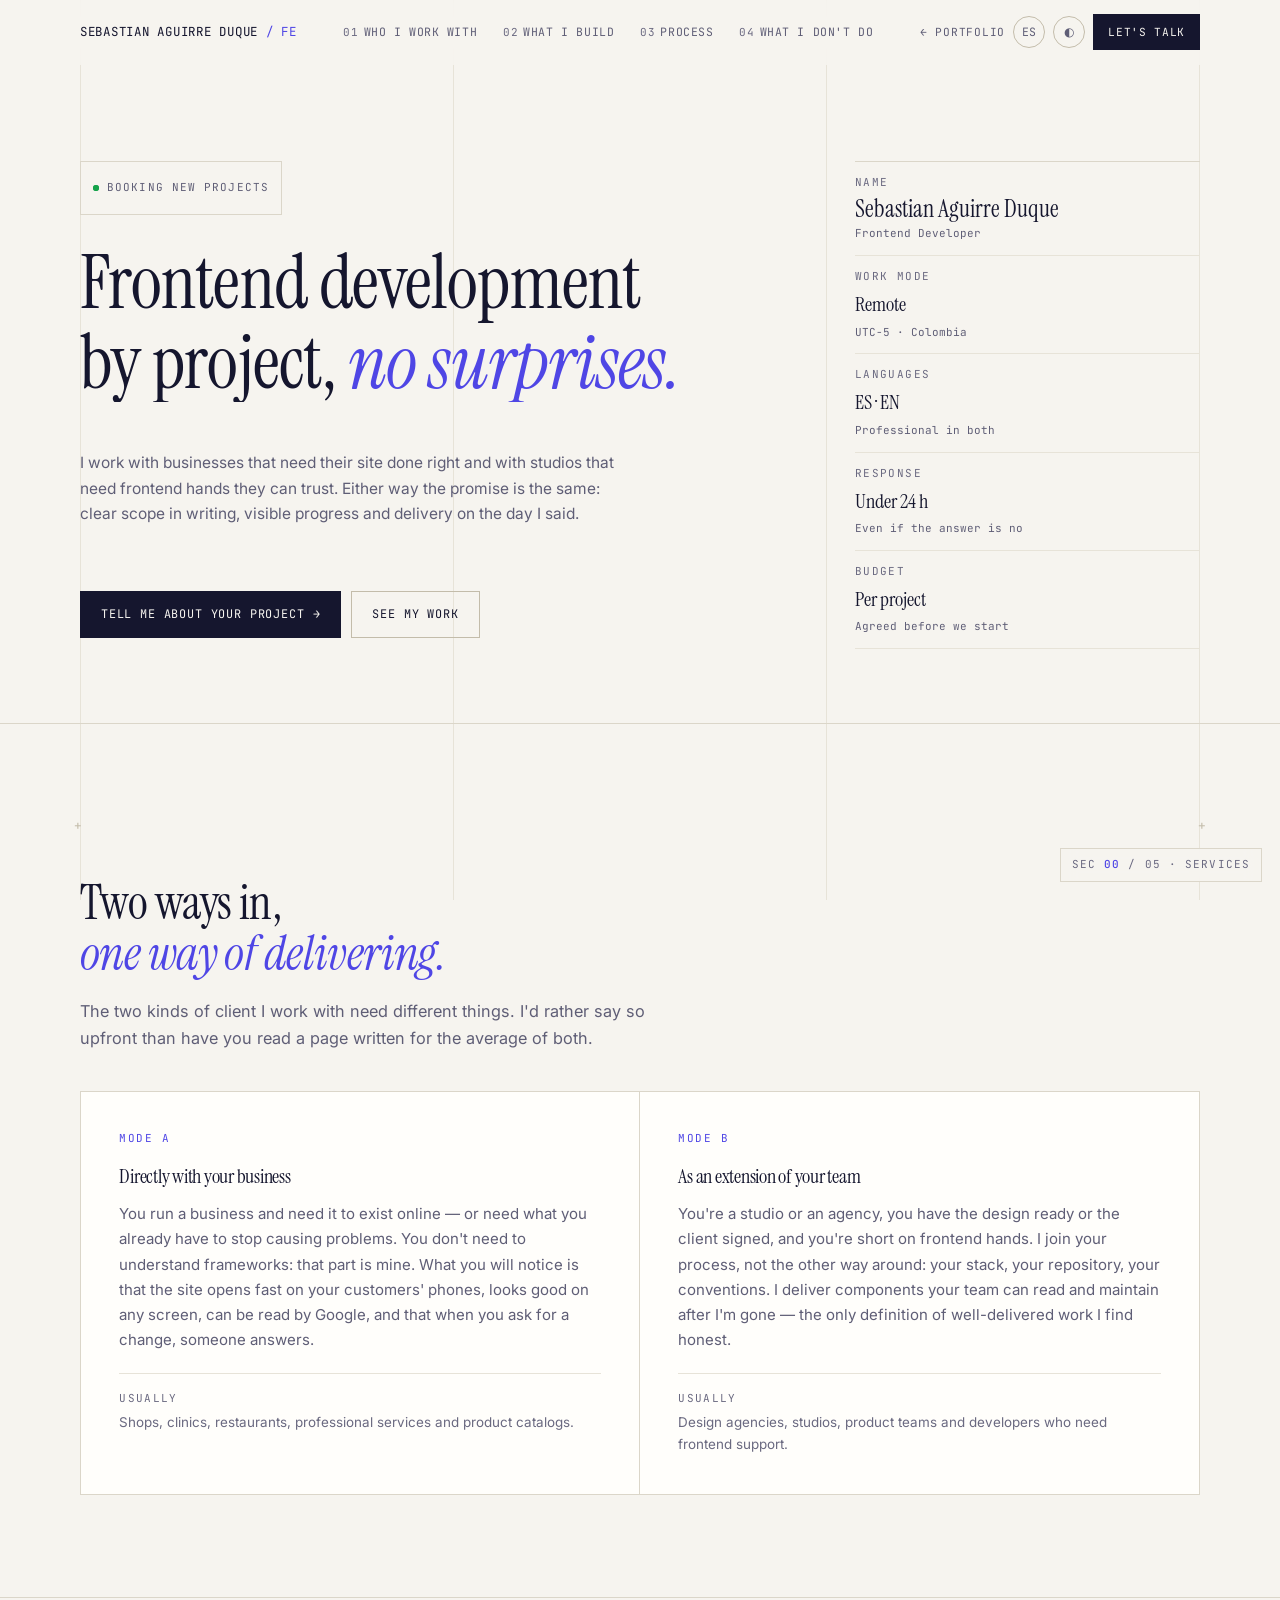
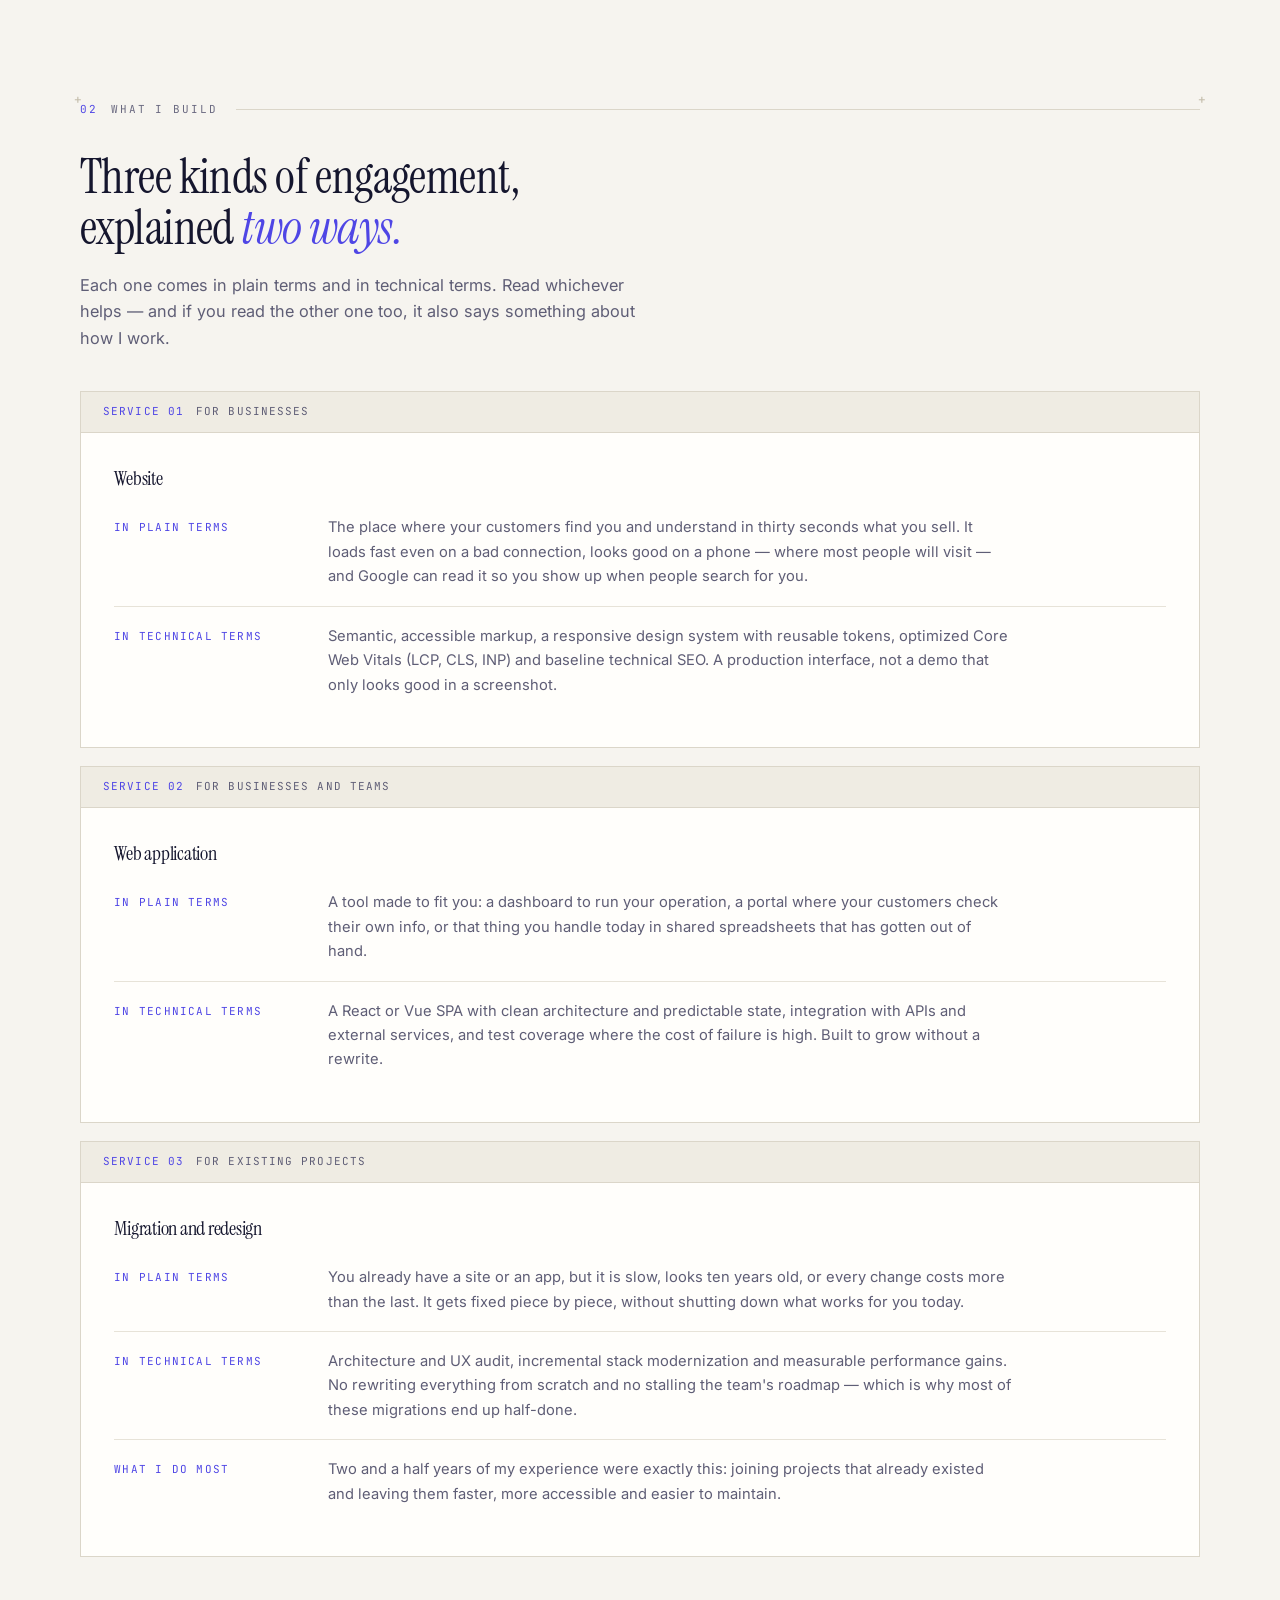
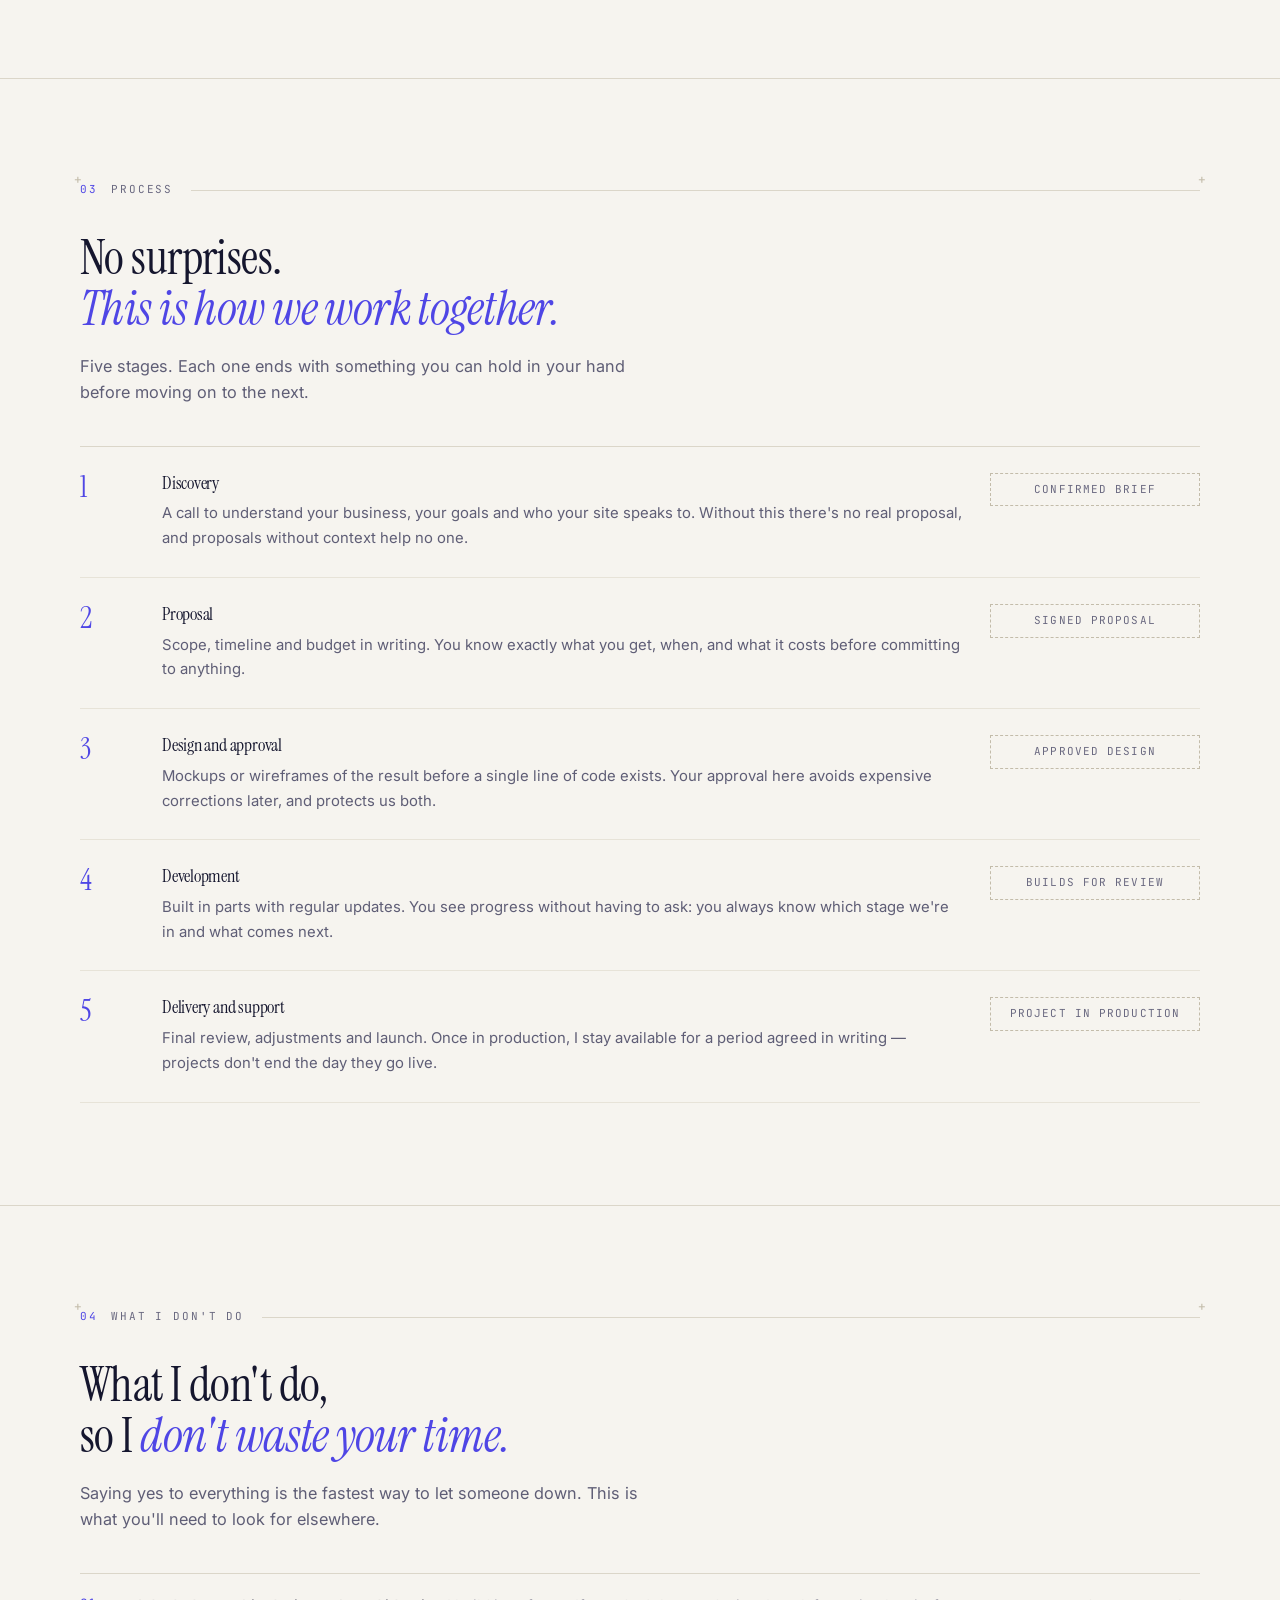
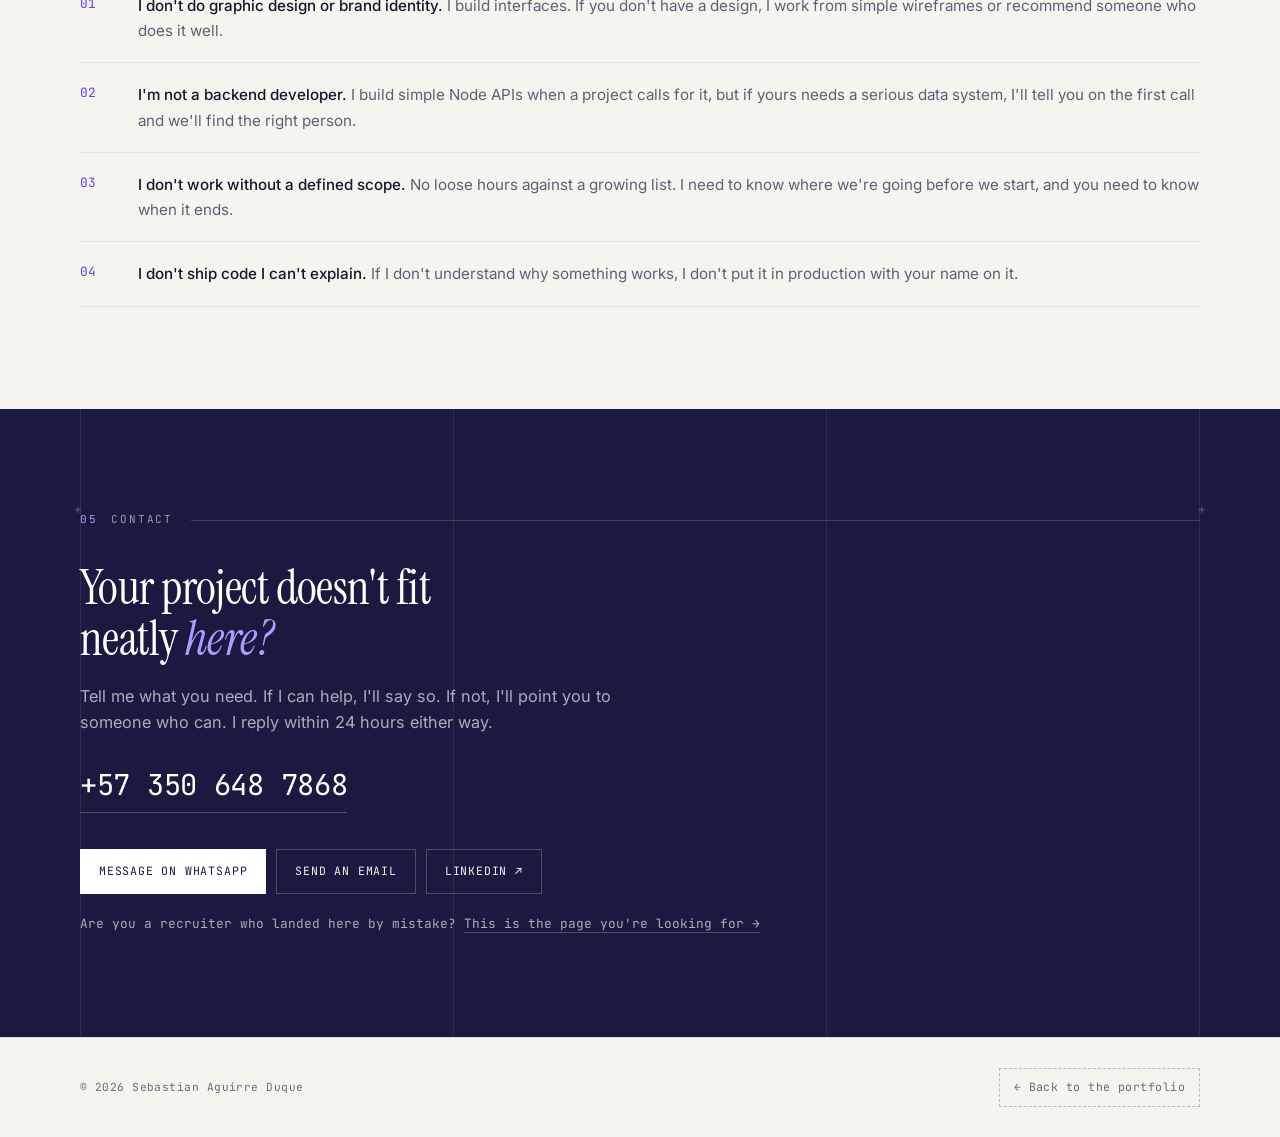
==== servicios.html @ 969ea821 "feat(pages): rebuild portfolio and add services page - index.html: recruiter-facing portfolio (work," ====
<!DOCTYPE html>
<html lang="es">
<head>
  <meta charset="UTF-8">
  <meta name="viewport" content="width=device-width, initial-scale=1.0, viewport-fit=cover">
  <title data-i18n="svc.meta_title">Servicios — Sebastian Aguirre Duque</title>
  <meta name="description" content="Desarrollo frontend por proyecto para negocios que necesitan su sitio bien hecho y para estudios que necesitan manos de frontend." data-i18n-content="svc.meta_description">
  <meta name="author" content="Sebastian Aguirre Duque">
  <meta name="robots" content="index, follow">
  <!-- TODO: update href to your deployed domain -->
  <link rel="canonical" href="https://sebastianaguirreduque.dev/servicios">

  <!-- Open Graph -->
  <meta property="og:type" content="website">
  <meta property="og:locale" content="es_CO">
  <meta property="og:locale:alternate" content="en_US">
  <meta property="og:title" content="Servicios — Sebastian Aguirre Duque" data-i18n-content="svc.meta_title">
  <meta property="og:description" content="Desarrollo frontend por proyecto, sin sorpresas: alcance claro por escrito, avance visible y entrega el día acordado." data-i18n-content="svc.og_description">
  <!-- Social preview card (1200×630), generated from og/og-servicios.html by og/render.sh.
       Must be an absolute public URL: update the domain together with the other TODOs. -->
  <meta property="og:image" content="https://sebastianaguirreduque.dev/assets/og-servicios.jpg">
  <meta property="og:image:type" content="image/jpeg">
  <meta property="og:image:width" content="1200">
  <meta property="og:image:height" content="630">
  <meta property="og:image:alt" content="Servicios de Sebastian Aguirre Duque: desarrollo frontend por proyecto, sin sorpresas.">
  <!-- TODO: update og:url to your deployed domain. hreflang: see the note in index.html <head> -->
  <meta property="og:url" content="https://sebastianaguirreduque.dev/servicios">

  <!-- Twitter Card -->
  <meta name="twitter:card" content="summary_large_image">
  <meta name="twitter:image" content="https://sebastianaguirreduque.dev/assets/og-servicios.jpg">
  <meta name="twitter:title" content="Servicios — Sebastian Aguirre Duque" data-i18n-content="svc.meta_title">
  <meta name="twitter:description" content="Desarrollo frontend por proyecto, sin sorpresas: alcance claro por escrito, avance visible y entrega el día acordado." data-i18n-content="svc.og_description">

  <link rel="icon" type="image/png" href="assets/sebastian-favicon.png">

  <!-- Before first paint: marks JS as available (.js) and applies the theme (key: sad-theme) -->
  <script>
    (function () {
      var r = document.documentElement, s = null;
      r.classList.add('js'); /* reveal/HUD/menu only hide things when JS is running */
      try { s = localStorage.getItem('sad-theme'); } catch (e) {}
      if (s === 'dark' || s === 'light') r.setAttribute('data-theme', s);
      else if (matchMedia('(prefers-color-scheme: dark)').matches) r.setAttribute('data-theme', 'dark');
    })();
  </script>

  <link rel="preconnect" href="https://fonts.googleapis.com">
  <link rel="preconnect" href="https://fonts.gstatic.com" crossorigin>
  <link href="https://fonts.googleapis.com/css2?family=Instrument+Serif:ital@0;1&family=Inter:wght@400;500;600&family=JetBrains+Mono:wght@400;500&display=swap" rel="stylesheet">

  <link rel="stylesheet" href="css/styles.css">
</head>
<body>

  <a href="#main-content" class="skip-link" data-i18n="common.skip">Saltar al contenido</a>

  <div class="rules" aria-hidden="true"><div class="rules-in"><i></i><i></i><i></i><i></i></div></div>
  <div class="hud" id="hud" aria-hidden="true">SEC <b>00</b> / 05 · SERVICIOS</div>

  <!-- ============================================================
       NAV — section numbers (data-n / <i>) must match the section heads
       ============================================================ -->
  <nav class="nav" id="nav" aria-label="Navegación principal" data-i18n-aria="common.nav_aria">
    <div class="wrap nav-in">
      <a href="./" class="brand" aria-label="Volver al portafolio" data-i18n-aria="svc.back_aria">Sebastian Aguirre Duque <span>/ FE</span></a>
      <div class="nav-links">
        <a href="#clients" data-n="01" data-i18n="svc.nav_clients">Con quién trabajo</a>
        <a href="#build" data-n="02" data-i18n="svc.nav_build">Qué construyo</a>
        <a href="#process" data-n="03" data-i18n="svc.nav_process">Proceso</a>
        <a href="#limits" data-n="04" data-i18n="svc.nav_limits">Lo que no hago</a>
      </div>
      <div class="nav-right">
        <a class="back" href="./" data-i18n="svc.back">← Portafolio</a>
        <button type="button" class="ibtn" data-lang-toggle aria-label="Cambiar a inglés">EN</button>
        <button type="button" class="ibtn" id="theme" aria-label="Cambiar tema" data-i18n-aria="common.theme_aria">◐</button>
        <a class="navcta" href="#contact" data-i18n="common.cta">Hablemos</a>
        <button type="button" class="ibtn burger" id="burger" aria-label="Abrir menú" aria-expanded="false" aria-controls="mobnav" data-i18n-aria="common.menu_aria">≡</button>
      </div>
    </div>
    <div class="mobnav" id="mobnav">
      <div class="wrap">
        <a href="#clients"><span data-i18n="svc.nav_clients">Con quién trabajo</span><i>01</i></a>
        <a href="#build"><span data-i18n="svc.nav_build">Qué construyo</span><i>02</i></a>
        <a href="#process"><span data-i18n="svc.nav_process">Proceso</span><i>03</i></a>
        <a href="#limits"><span data-i18n="svc.nav_limits">Lo que no hago</span><i>04</i></a>
        <a href="#contact"><span data-i18n="common.nav_contact">Contacto</span><i>05</i></a>
        <a href="./"><span data-i18n="svc.back_long">← Volver al portafolio</span><i></i></a>
      </div>
    </div>
  </nav>

  <main id="main-content">

    <!-- ============================================================
         HERO
         ============================================================ -->
    <header class="hero" id="top" data-hud-key="svc.hud_top">
      <div class="wrap hero-grid">
        <div class="status"><span class="dot" aria-hidden="true"></span> <span data-i18n="svc.status">Agenda abierta para nuevos proyectos</span></div>
        <h1>
          <span class="ln"><span data-i18n-html="svc.h1_l1">Desarrollo frontend</span></span>
          <span class="ln"><span data-i18n-html="svc.h1_l2">por proyecto, <em>sin sorpresas.</em></span></span>
        </h1>
        <p class="hsub" data-i18n="svc.hsub">Trabajo con negocios que necesitan su sitio bien hecho y con estudios que necesitan manos de frontend en las que confiar. En los dos casos la promesa es la misma: alcance claro por escrito, avance visible y entrega el día que dije.</p>
        <div class="hcta">
          <a class="btn btn-p" href="#contact"><span data-i18n="svc.cta_project">Cuéntame tu proyecto</span> <span class="arr" aria-hidden="true">→</span></a>
          <a class="btn btn-g" href="./" data-i18n="svc.cta_work">Ver mi trabajo</a>
        </div>
        <div class="spec">
          <div class="srow srow--name"><span class="skey" data-i18n="common.spec_name_k">Nombre</span><span class="sval">Sebastian Aguirre Duque</span><span class="snote">Frontend Developer</span></div>
          <div class="srow"><span class="skey" data-i18n="common.spec_mode_k">Modalidad</span><span class="sval" data-i18n="common.spec_mode_v">Remoto</span><span class="snote">UTC−5 · Colombia</span></div>
          <div class="srow"><span class="skey" data-i18n="common.spec_lang_k">Idiomas</span><span class="sval">ES · EN</span><span class="snote" data-i18n="common.spec_lang_n">Profesional en ambos</span></div>
          <div class="srow"><span class="skey" data-i18n="svc.spec_reply_k">Respuesta</span><span class="sval" data-i18n="svc.spec_reply_v">Menos de 24 h</span><span class="snote" data-i18n="svc.spec_reply_n">Incluso si la respuesta es no</span></div>
          <div class="srow"><span class="skey" data-i18n="svc.spec_budget_k">Presupuesto</span><span class="sval" data-i18n="svc.spec_budget_v">Por proyecto</span><span class="snote" data-i18n="svc.spec_budget_n">Cerrado antes de empezar</span></div>
        </div>
      </div>
    </header>

    <!-- ============================================================
         01 · WHO I WORK WITH
         ============================================================ -->
    <section id="clients">
      <div class="wrap">
        <span class="plus tl" aria-hidden="true">+</span><span class="plus tr" aria-hidden="true">+</span>
        <div class="sechead rv">
          <div class="sechead-row"><span class="secnum">01</span><span class="secname" data-i18n="svc.nav_clients">Con quién trabajo</span></div>
          <div class="secrule"></div>
        </div>
        <div class="sec-intro rv">
          <h2 data-i18n-html="svc.clients_h2">Dos formas de entrar,<br><em>una sola de entregar.</em></h2>
          <p class="lead" data-i18n="svc.clients_lead">Los dos tipos de cliente que atiendo necesitan cosas distintas. Prefiero decirlo de frente antes de que leas una página escrita para el promedio de los dos.</p>
        </div>
        <div class="tracks rv">
          <div class="track">
            <span class="tk" data-i18n="svc.trackA_k">Modo A</span>
            <h3 data-i18n="svc.trackA_t">Directo con tu negocio</h3>
            <p data-i18n="svc.trackA_p">Tienes un negocio y necesitas que exista en internet — o que lo que ya tienes deje de dar problemas. No necesitas entender de frameworks: esa parte es mía. Lo que sí vas a notar es que el sitio abre rápido en el celular de tus clientes, que se ve bien en cualquier pantalla, que Google puede leerlo, y que cuando pidas un cambio te responde alguien.</p>
            <div class="who"><b data-i18n="svc.track_who">Suele ser</b><span data-i18n="svc.trackA_who">Comercios, consultorios, restaurantes, servicios profesionales y catálogos de producto.</span></div>
          </div>
          <div class="track">
            <span class="tk" data-i18n="svc.trackB_k">Modo B</span>
            <h3 data-i18n="svc.trackB_t">Como extensión de tu equipo</h3>
            <p data-i18n="svc.trackB_p">Eres un estudio o una agencia, tienes el diseño listo o el cliente conseguido, y te faltan manos de frontend. Entro en tu proceso, no al revés: tu stack, tu repositorio, tus convenciones. Entrego componentes que tu equipo pueda leer y mantener cuando yo ya no esté — que es la única definición de trabajo bien entregado que me parece honesta.</p>
            <div class="who"><b data-i18n="svc.track_who">Suele ser</b><span data-i18n="svc.trackB_who">Agencias de diseño, estudios, equipos de producto y desarrolladores que necesitan apoyo en frontend.</span></div>
          </div>
        </div>
      </div>
    </section>

    <!-- ============================================================
         02 · WHAT I BUILD
         ============================================================ -->
    <section id="build">
      <div class="wrap">
        <span class="plus tl" aria-hidden="true">+</span><span class="plus tr" aria-hidden="true">+</span>
        <div class="sechead rv">
          <div class="sechead-row"><span class="secnum">02</span><span class="secname" data-i18n="svc.nav_build">Qué construyo</span></div>
          <div class="secrule"></div>
        </div>
        <div class="sec-intro rv">
          <h2 data-i18n-html="svc.build_h2">Tres tipos de encargo,<br>explicados <em>en los dos idiomas.</em></h2>
          <p class="lead" data-i18n="svc.build_lead">Cada uno va en simple y en técnico. Lee el que te sirva — y si quieres ver el otro, también dice algo sobre cómo trabajo.</p>
        </div>

        <article class="svc-item rv">
          <div class="casebar"><span class="id" data-i18n="svc.s1_id">Servicio 01</span><span data-i18n="svc.s1_for">Para negocios</span></div>
          <div class="svc-body">
            <h3 data-i18n="svc.s1_t">Sitio web</h3>
            <div class="fields">
              <div class="field"><span class="fk" data-i18n="svc.simple">En simple</span><span class="fv" data-i18n="svc.s1_simple">El lugar donde tus clientes te encuentran y entienden en treinta segundos qué vendes. Que cargue rápido aunque la conexión esté mala, que se vea bien en el celular —donde va a entrar la mayoría— y que Google pueda leerlo para que aparezcas cuando te busquen.</span></div>
              <div class="field"><span class="fk" data-i18n="svc.technical">En técnico</span><span class="fv" data-i18n="svc.s1_tech">Marcado semántico y accesible, sistema de diseño responsivo con tokens reutilizables, Core Web Vitals optimizados (LCP, CLS, INP) y SEO técnico de base. Interfaz de producción, no una demo que se ve bien en una captura.</span></div>
            </div>
          </div>
        </article>

        <article class="svc-item rv">
          <div class="casebar"><span class="id" data-i18n="svc.s2_id">Servicio 02</span><span data-i18n="svc.s2_for">Para negocios y equipos</span></div>
          <div class="svc-body">
            <h3 data-i18n="svc.s2_t">Aplicación web</h3>
            <div class="fields">
              <div class="field"><span class="fk" data-i18n="svc.simple">En simple</span><span class="fv" data-i18n="svc.s2_simple">Una herramienta hecha a tu medida: un panel para administrar tu operación, un portal para que tus clientes consulten lo suyo, o eso que hoy resuelves en hojas de cálculo compartidas y ya se te salió de las manos.</span></div>
              <div class="field"><span class="fk" data-i18n="svc.technical">En técnico</span><span class="fv" data-i18n="svc.s2_tech">SPA en React o Vue con arquitectura limpia y estado predecible, integración con APIs y servicios externos, y cobertura de pruebas donde el costo de fallar es alto. Pensada para crecer sin reescribirse.</span></div>
            </div>
          </div>
        </article>

        <article class="svc-item rv">
          <div class="casebar"><span class="id" data-i18n="svc.s3_id">Servicio 03</span><span data-i18n="svc.s3_for">Para proyectos existentes</span></div>
          <div class="svc-body">
            <h3 data-i18n="svc.s3_t">Migración y rediseño</h3>
            <div class="fields">
              <div class="field"><span class="fk" data-i18n="svc.simple">En simple</span><span class="fv" data-i18n="svc.s3_simple">Ya tienes un sitio o una aplicación, pero va lento, se ve de hace diez años o cada cambio cuesta más que el anterior. Se arregla por partes, sin apagar lo que hoy te está funcionando.</span></div>
              <div class="field"><span class="fk" data-i18n="svc.technical">En técnico</span><span class="fv" data-i18n="svc.s3_tech">Auditoría de arquitectura y de experiencia, modernización incremental del stack y mejora medible de performance. Sin reescribir todo de cero ni frenar el roadmap del equipo — que es la razón por la que la mayoría de estas migraciones se quedan a medias.</span></div>
              <div class="field"><span class="fk" data-i18n="svc.s3_most_k">Es lo que más hago</span><span class="fv" data-i18n="svc.s3_most_v">Dos años y medio de mi experiencia fueron exactamente esto: entrar a proyectos que ya existían y dejarlos más rápidos, más accesibles y más fáciles de mantener.</span></div>
            </div>
          </div>
        </article>
      </div>
    </section>

    <!-- ============================================================
         03 · PROCESS — mirrored in the FAQPage JSON-LD below
         ============================================================ -->
    <section id="process">
      <div class="wrap">
        <span class="plus tl" aria-hidden="true">+</span><span class="plus tr" aria-hidden="true">+</span>
        <div class="sechead rv">
          <div class="sechead-row"><span class="secnum">03</span><span class="secname" data-i18n="svc.nav_process">Proceso</span></div>
          <div class="secrule"></div>
        </div>
        <div class="sec-intro rv">
          <h2 data-i18n-html="svc.process_h2">Sin sorpresas.<br><em>Así trabajo contigo.</em></h2>
          <p class="lead" data-i18n="svc.process_lead">Cinco etapas. Cada una termina en algo que puedes tener en la mano antes de pasar a la siguiente.</p>
        </div>
        <ol class="steps rv">
          <li class="step">
            <div class="no" aria-hidden="true">1</div>
            <div><h3 data-i18n="svc.p1_t">Descubrimiento</h3><p data-i18n="svc.p1_p">Una llamada para entender tu negocio, tus objetivos y a quién le habla tu sitio. Sin esto no hay propuesta real, y las propuestas sin contexto no le sirven a nadie.</p></div>
            <div class="deliver" data-i18n="svc.p1_d">Brief confirmado</div>
          </li>
          <li class="step">
            <div class="no" aria-hidden="true">2</div>
            <div><h3 data-i18n="svc.p2_t">Propuesta</h3><p data-i18n="svc.p2_p">Alcance, cronograma y presupuesto por escrito. Sabes exactamente qué recibes, cuándo y cuánto cuesta antes de comprometerte con nada.</p></div>
            <div class="deliver" data-i18n="svc.p2_d">Propuesta firmada</div>
          </li>
          <li class="step">
            <div class="no" aria-hidden="true">3</div>
            <div><h3 data-i18n="svc.p3_t">Diseño y aprobación</h3><p data-i18n="svc.p3_p">Mockups o wireframes del resultado antes de que exista una sola línea de código. Tu aprobación aquí evita las correcciones caras de después, y nos protege a los dos.</p></div>
            <div class="deliver" data-i18n="svc.p3_d">Diseño aprobado</div>
          </li>
          <li class="step">
            <div class="no" aria-hidden="true">4</div>
            <div><h3 data-i18n="svc.p4_t">Desarrollo</h3><p data-i18n="svc.p4_p">Construcción por partes con actualizaciones regulares. Ves el avance sin tener que preguntar: siempre sabes en qué etapa estamos y qué viene después.</p></div>
            <div class="deliver" data-i18n="svc.p4_d">Builds para revisión</div>
          </li>
          <li class="step">
            <div class="no" aria-hidden="true">5</div>
            <div><h3 data-i18n="svc.p5_t">Entrega y soporte</h3><p data-i18n="svc.p5_p">Revisión final, ajustes y lanzamiento. Ya en producción, quedo disponible durante un período acordado por escrito — los proyectos no terminan el día que salen en vivo.</p></div>
            <div class="deliver" data-i18n="svc.p5_d">Proyecto en producción</div>
          </li>
        </ol>
      </div>
    </section>

    <!-- ============================================================
         04 · WHAT I DON'T DO
         ============================================================ -->
    <section id="limits">
      <div class="wrap">
        <span class="plus tl" aria-hidden="true">+</span><span class="plus tr" aria-hidden="true">+</span>
        <div class="sechead rv">
          <div class="sechead-row"><span class="secnum">04</span><span class="secname" data-i18n="svc.nav_limits">Lo que no hago</span></div>
          <div class="secrule"></div>
        </div>
        <div class="sec-intro rv">
          <h2 data-i18n-html="svc.limits_h2">Lo que no hago,<br>para <em>no hacerte perder tiempo.</em></h2>
          <p class="lead" data-i18n="svc.limits_lead">Decir que sí a todo es la forma más rápida de quedarle mal a alguien. Esto es lo que vas a tener que buscar en otra parte.</p>
        </div>
        <ul class="nolist rv">
          <li><span aria-hidden="true">01</span><div data-i18n-html="svc.no1"><strong>No hago diseño gráfico ni identidad de marca.</strong> Construyo interfaces. Si no tienes diseño, trabajo con wireframes sencillos o te recomiendo a alguien que lo haga bien.</div></li>
          <li><span aria-hidden="true">02</span><div data-i18n-html="svc.no2"><strong>No soy backend.</strong> Hago APIs sencillas en Node cuando el proyecto lo pide, pero si lo tuyo necesita un sistema de datos serio, te lo digo desde la primera llamada y buscamos a quien corresponda.</div></li>
          <li><span aria-hidden="true">03</span><div data-i18n-html="svc.no3"><strong>No trabajo sin alcance definido.</strong> Nada de horas sueltas contra una lista que crece. Necesito saber a dónde vamos antes de empezar, y tú necesitas saber cuándo termina.</div></li>
          <li><span aria-hidden="true">04</span><div data-i18n-html="svc.no4"><strong>No entrego código que no pueda explicar.</strong> Si no entiendo por qué algo funciona, no lo pongo en producción con tu nombre encima.</div></li>
        </ul>
      </div>
    </section>

    <!-- ============================================================
         05 · CONTACT (dark band)
         ============================================================ -->
    <section id="contact" class="band">
      <div class="bandrules" aria-hidden="true"><div class="rules-in"><i></i><i></i><i></i><i></i></div></div>
      <div class="wrap">
        <span class="plus tl" aria-hidden="true">+</span><span class="plus tr" aria-hidden="true">+</span>
        <div class="sechead rv">
          <div class="sechead-row"><span class="secnum">05</span><span class="secname" data-i18n="common.nav_contact">Contacto</span></div>
          <div class="secrule"></div>
        </div>
        <div class="contact-body rv">
          <h2 data-i18n-html="svc.contact_h2">¿Tu proyecto no encaja<br>exactamente <em>aquí?</em></h2>
          <p class="lead" data-i18n="svc.contact_lead">Cuéntame lo que necesitas. Si puedo ayudarte, te lo digo. Si no, te oriento hacia quien puede. Respondo en menos de 24 horas en cualquiera de los dos casos.</p>
          <a class="mail" href="https://wa.me/573506487868" target="_blank" rel="noopener">+57 350 648 7868</a>
          <div class="cbtns">
            <a class="cbtn solid" href="https://wa.me/573506487868" target="_blank" rel="noopener" data-i18n="svc.contact_wa_btn">Escribir por WhatsApp</a>
            <a class="cbtn" href="mailto:sadw621@gmail.com" data-i18n="common.send_mail">Enviar correo</a>
            <a class="cbtn" href="https://www.linkedin.com/in/sebastian-aguirre-duque-05b9b082" target="_blank" rel="noopener">LinkedIn ↗</a>
          </div>
          <p class="wa"><span data-i18n="svc.contact_recruiter">¿Eres reclutador y llegaste aquí por error?</span> <a href="./" data-i18n="svc.contact_recruiter_link">Esta es la página que buscas →</a></p>
        </div>
      </div>
    </section>

  </main>

  <footer>
    <div class="wrap foot">
      <span>© <span data-year>2026</span> Sebastian Aguirre Duque</span>
      <a class="svc" href="./" data-i18n="svc.back_long">← Volver al portafolio</a>
    </div>
  </footer>

  <script type="module" src="js/main.js"></script>

  <!-- Structured data — SEO & AEO. FAQPage mirrors the visible services/process copy: keep in sync -->
  <!-- TODO: replace all "sebastianaguirreduque.dev" with your deployed domain -->
  <script type="application/ld+json">
  {
    "@context": "https://schema.org",
    "@graph": [
      {
        "@type": "ProfessionalService",
        "@id": "https://sebastianaguirreduque.dev/servicios#service",
        "name": "Desarrollo Frontend — Sebastian Aguirre Duque",
        "description": "Desarrollo frontend por proyecto: sitios web, aplicaciones web y migración y rediseño. Para negocios directamente o como extensión de estudios y agencias.",
        "url": "https://sebastianaguirreduque.dev/servicios",
        "provider": { "@id": "https://sebastianaguirreduque.dev/#person" },
        "serviceType": [
          "Website Development",
          "Web Application Development",
          "Frontend Migration",
          "Frontend Redesign"
        ],
        "areaServed": "Worldwide",
        "availableLanguage": ["es", "en"],
        "telephone": "+573506487868",
        "email": "sadw621@gmail.com",
        "availableChannel": {
          "@type": "ServiceChannel",
          "serviceUrl": "https://wa.me/573506487868"
        }
      },
      {
        "@type": "FAQPage",
        "mainEntity": [
          {
            "@type": "Question",
            "name": "¿Qué servicios de desarrollo web ofrece Sebastian Aguirre Duque?",
            "acceptedAnswer": {
              "@type": "Answer",
              "text": "Tres tipos de encargo: (1) Sitio web — marcado semántico y accesible, diseño responsivo, Core Web Vitals optimizados y SEO técnico de base; (2) Aplicación web — SPA en React o Vue con arquitectura limpia, estado predecible, integración con APIs y pruebas donde el costo de fallar es alto; (3) Migración y rediseño — auditoría, modernización incremental del stack y mejora medible de performance sin reescribir todo de cero."
            }
          },
          {
            "@type": "Question",
            "name": "¿Con qué tipo de clientes trabaja Sebastian Aguirre Duque?",
            "acceptedAnswer": {
              "@type": "Answer",
              "text": "De dos formas: directo con negocios (comercios, consultorios, restaurantes, servicios profesionales, catálogos de producto) o como extensión del equipo de estudios, agencias y equipos de producto, trabajando dentro de su stack, repositorio y convenciones."
            }
          },
          {
            "@type": "Question",
            "name": "¿Cómo es el proceso de trabajo de Sebastian Aguirre Duque?",
            "acceptedAnswer": {
              "@type": "Answer",
              "text": "Cinco etapas, cada una con un entregable: (1) Descubrimiento — brief confirmado; (2) Propuesta — alcance, cronograma y presupuesto por escrito; (3) Diseño y aprobación — mockups o wireframes antes de escribir código; (4) Desarrollo — construcción por partes con builds para revisión; (5) Entrega y soporte — lanzamiento y soporte durante un período acordado por escrito."
            }
          },
          {
            "@type": "Question",
            "name": "¿Qué no hace Sebastian Aguirre Duque?",
            "acceptedAnswer": {
              "@type": "Answer",
              "text": "No hace diseño gráfico ni identidad de marca, no desarrolla sistemas backend complejos (solo APIs sencillas en Node), no trabaja sin alcance definido y no entrega código que no pueda explicar."
            }
          },
          {
            "@type": "Question",
            "name": "¿Cómo contratar a Sebastian Aguirre Duque para un proyecto?",
            "acceptedAnswer": {
              "@type": "Answer",
              "text": "Por WhatsApp al +57 350 648 7868, por correo a sadw621@gmail.com o por LinkedIn. Responde en menos de 24 horas, incluso si la respuesta es que no puede ayudar. El presupuesto es por proyecto y se cierra antes de empezar."
            }
          },
          {
            "@type": "Question",
            "name": "¿En qué idiomas trabaja Sebastian Aguirre Duque?",
            "acceptedAnswer": {
              "@type": "Answer",
              "text": "En español e inglés, a nivel profesional en ambos. Trabaja en remoto desde Colombia (UTC−5)."
            }
          }
        ]
      }
    ]
  }
  </script>
</body>
</html>
---- css/styles.css ----
/* ============================================================
   sebastianaguirreduque.dev — design system ("Ficha técnica")
   Shared by index.html and servicios.html.

   Built MOBILE FIRST. The base (no media query) is the full phone
   version. Three layers are added on top with min-width, never
   max-width:

     640px   sm   the nav CTA fits
     768px   md   the vertical grid appears; tables open to columns
     900px   lg   three-column grids
    1100px   xl   full horizontal menu (the full name needs the room)

   Rule when editing: if a media query comes out as max-width, the
   style is in the wrong layer. Move it to the base.

   Fonts are loaded via <link> in each page's <head> (preconnect +
   display=swap): Instrument Serif, Inter, JetBrains Mono.
   ============================================================ */

/* ---------- tokens ---------- */
:root{
  --bg:#F6F4EF; --surface:#FFFEFB; --surface-2:#EFECE3;
  --ink:#15162E; --muted:#5F5E76; --faint:#6A6980;   /* --faint is at 4.84:1 — do not lighten */
  --line:#DBD6C9; --line-soft:#E7E3D8; --line-strong:#C3BCAA;
  --accent:#4F46E5; --accent-soft:#ECEAFE; --chip-pri-ink:#3A32B8;
  --deep:#1A1940;
  --ok:#16A34A;
  --shot-shadow:0 -2px 46px -16px rgba(20,20,60,.32);   /* screenshot lift inside .media */

  /* dark bands (Experience, Contact) — same in both themes */
  --band-ink:#F2F0EA; --band-head:#fff; --band-accent:#A79FFF;
  --band-muted:rgba(255,255,255,.72); --band-lead:rgba(255,255,255,.64);
  --band-faint:rgba(255,255,255,.5);  --band-label:rgba(255,255,255,.56);   /* ≥5.6:1 on --deep (was .42 → 3.98:1) */
  --band-line:rgba(255,255,255,.13);  --band-rule:rgba(255,255,255,.16);
  --band-grid:rgba(255,255,255,.085);
  --band-mark:rgba(255,255,255,.28);   /* + marks, list dashes (decorative) */
  --band-edge:rgba(255,255,255,.22);   /* outline buttons, underlines */
  --band-edge-hover:rgba(255,255,255,.45); --band-hover:rgba(255,255,255,.08);
  --band-solid:#fff; --band-solid-hover:#E8E5FF;
  --on-accent:#fff;

  --fs-label:.6875rem;   /* 11px floor for mono labels/meta — nothing functional goes below it */
  --maxw:1200px;
  --pad:20px;            /* container padding — grows at md */
  --serif:'Instrument Serif',Georgia,serif;
  --sans:'Inter',-apple-system,BlinkMacSystemFont,sans-serif;
  --mono:'JetBrains Mono',ui-monospace,Menlo,monospace;

  --ease-out:cubic-bezier(.22,1,.36,1);   /* everything that enters, rises or moves */
  --ease-ping:cubic-bezier(0,0,.2,1);     /* only the availability dot */

  /* notch / home-bar devices (relies on viewport-fit=cover) */
  --safe-area-top:env(safe-area-inset-top,0px);
  --safe-area-right:env(safe-area-inset-right,0px);
  --safe-area-bottom:env(safe-area-inset-bottom,0px);
  --safe-area-left:env(safe-area-inset-left,0px);

  color-scheme:light;
}
html[data-theme="dark"]{
  --bg:#0F0F22; --surface:#171734; --surface-2:#1D1D40;
  --ink:#F3F1EB; --muted:#A8A7C2; --faint:#908FA8;
  --line:#2A2A52; --line-soft:#222246; --line-strong:#3C3C6E;
  --accent:#9089FB; --accent-soft:#232150; --chip-pri-ink:#C3BEFF;
  --deep:#1C1B48;   /* raised band: lighter than --bg so the band rhythm stays visible */
  color-scheme:dark;
}

/* ---------- base ---------- */
*{box-sizing:border-box;margin:0;padding:0}
html{scroll-behavior:smooth;scroll-padding-top:72px}
body{
  background:var(--bg);color:var(--ink);font-family:var(--sans);font-size:15.5px;line-height:1.62;
  -webkit-font-smoothing:antialiased;transition:background .4s,color .4s;overflow-x:hidden;
}
::selection{background:var(--accent);color:var(--on-accent)}
a{color:inherit;text-decoration:none}
img{max-width:100%}
.wrap{
  max-width:var(--maxw);margin:0 auto;position:relative;
  padding-left:max(var(--pad),var(--safe-area-left));
  padding-right:max(var(--pad),var(--safe-area-right));
}

h1,h2,h3{font-family:var(--serif);font-weight:400;line-height:1.06;letter-spacing:-.012em}
h1{font-size:clamp(2.6rem,6vw,4.7rem)}
h2{font-size:clamp(1.9rem,4vw,3rem)}
h3{font-size:1.28rem;line-height:1.22}
em{font-style:italic;color:var(--accent)}
.lead{font-size:1.02rem;color:var(--muted);max-width:58ch}

/* ---------- accessibility ---------- */
.skip-link{
  position:absolute;left:var(--pad);top:-100px;z-index:100;padding:10px 16px;
  background:var(--ink);color:var(--bg);font-family:var(--mono);font-size:.72rem;
  letter-spacing:.07em;text-transform:uppercase;transition:top .22s var(--ease-out);
}
.skip-link:focus{top:12px}
:focus-visible{outline:2px solid var(--accent);outline-offset:2px}
.band :focus-visible{outline-color:var(--band-accent)}

/* ---------- vertical grid (signature of the system) ----------
   Hidden on phones: there is no width for it to add anything. */
.rules,.bandrules{display:none}
.rules-in{width:100%;max-width:var(--maxw);padding:0 var(--pad);display:flex;justify-content:space-between}
.rules-in i{display:block;width:1px;background:var(--line-soft);height:100%}
.rules-in i:nth-child(2),.rules-in i:nth-child(3){display:none}
.bandrules .rules-in i{background:var(--band-grid)}
header.hero,section,footer{position:relative;z-index:1}
section>.wrap{z-index:1}

/* ---------- HUD (section indicator) ---------- */
.hud{
  display:none;position:fixed;z-index:60;
  right:calc(18px + var(--safe-area-right));bottom:calc(18px + var(--safe-area-bottom));
  font-family:var(--mono);font-size:var(--fs-label);letter-spacing:.1em;text-transform:uppercase;color:var(--faint);
  background:var(--bg);background:color-mix(in srgb,var(--bg) 88%,transparent);
  border:1px solid var(--line);padding:7px 11px;backdrop-filter:blur(8px);
}
.hud b{color:var(--accent);font-weight:500}

/* ---------- nav ---------- */
nav.nav{
  position:sticky;top:0;z-index:50;padding-top:var(--safe-area-top);
  background:var(--bg);background:color-mix(in srgb,var(--bg) 86%,transparent);
  backdrop-filter:blur(14px);border-bottom:1px solid transparent;transition:border-color .3s;
}
nav.nav.stuck{border-bottom-color:var(--line)}
.nav-in{display:flex;align-items:center;justify-content:space-between;height:64px;gap:12px}
/* brand may wrap to two lines on the narrowest phones (320px) so the controls never get pushed off-screen */
.brand{font-family:var(--mono);font-size:.7rem;letter-spacing:.06em;line-height:1.35;text-transform:uppercase;min-width:0}
.brand span{display:none;color:var(--accent)}
.nav-links{display:none;gap:26px;font-family:var(--mono);font-size:.72rem;letter-spacing:.05em;color:var(--muted);text-transform:uppercase}
.nav-links a{position:relative;white-space:nowrap;transition:color .2s}
.nav-links a::before{content:attr(data-n);color:var(--faint);margin-right:5px;font-size:var(--fs-label)}
.nav-links a:hover{color:var(--accent)}
/* current section (set from the HUD observer in main.js) */
.nav-links a[aria-current]{color:var(--ink)}
.nav-links a[aria-current]::before{color:var(--accent)}
.nav-right{display:flex;align-items:center;gap:8px;flex:none}
/* without JS the toggles, menu and HUD can't work: don't show dead controls */
html:not(.js) .ibtn,html:not(.js) .hud,html:not(.js) .media[data-placeholder]{display:none}
.ibtn{position:relative;width:32px;height:32px;display:grid;place-items:center;border:1px solid var(--line-strong);background:none;border-radius:50%;
  color:var(--muted);cursor:pointer;font-family:var(--mono);font-size:.72rem;transition:all .2s}
/* invisible 44px touch area around the 32px circle */
.ibtn::after{content:'';position:absolute;inset:-6px}
.ibtn:hover{border-color:var(--accent);color:var(--accent)}
.navcta{display:none;font-family:var(--mono);font-size:.7rem;letter-spacing:.06em;text-transform:uppercase;
  background:var(--ink);color:var(--bg);padding:9px 15px;transition:opacity .2s}
.navcta:hover{opacity:.85}
.back{display:none;white-space:nowrap;font-family:var(--mono);font-size:.7rem;letter-spacing:.07em;text-transform:uppercase;color:var(--muted);transition:color .2s}
.back:hover{color:var(--accent)}

/* drop-down menu: the default, not an add-on */
.burger{display:grid;font-size:.95rem}
.mobnav{display:none;border-top:1px solid var(--line);background:var(--bg)}
.mobnav.open{display:block}
.mobnav a{display:flex;justify-content:space-between;align-items:center;padding:15px 0;
  border-bottom:1px solid var(--line-soft);font-family:var(--mono);font-size:.78rem;
  letter-spacing:.08em;text-transform:uppercase}
.mobnav a:last-child{border-bottom:none}
.mobnav a i{font-style:normal;color:var(--accent);font-size:var(--fs-label)}

/* ---------- section structure ---------- */
section{padding:clamp(64px,8vw,104px) 0;border-top:1px solid var(--line)}
.plus{display:none;position:absolute;font-family:var(--mono);font-size:.8rem;color:var(--line-strong);line-height:1;user-select:none;pointer-events:none}
.plus.tl{left:34px;top:-7px}.plus.tr{right:34px;top:-7px}
.sechead{display:grid;grid-template-columns:auto 1fr;gap:18px;align-items:center;margin-bottom:34px}
.sechead-row{display:flex;align-items:center;gap:14px}
.secnum{font-family:var(--mono);font-size:var(--fs-label);letter-spacing:.14em;color:var(--accent)}
.secname{font-family:var(--mono);font-size:var(--fs-label);letter-spacing:.17em;text-transform:uppercase;color:var(--faint)}
.secrule{height:1px;background:var(--line)}
.sec-intro{margin-bottom:40px}
.sec-intro--wide{margin-bottom:46px}
.sec-intro .lead,.contact-body .lead{margin-top:18px}

/* scroll reveal — fires once (see js/main.js) */
/* hidden state only applies when JS is running (html.js set inline in <head>), so content never stays invisible */
.js .rv{opacity:0;transform:translateY(22px);transition:opacity .7s var(--ease-out),transform .7s var(--ease-out)}
.js .rv.in{opacity:1;transform:none}

/* ---------- hero ---------- */
header.hero{padding:clamp(54px,8vw,96px) 0 clamp(44px,6vw,74px)}
.status{display:inline-flex;align-items:center;gap:8px;font-family:var(--mono);font-size:var(--fs-label);
  letter-spacing:.1em;text-transform:uppercase;color:var(--muted);border:1px solid var(--line);
  padding:6px 12px;margin-bottom:28px}
.dot{width:6px;height:6px;border-radius:50%;background:var(--ok);position:relative;flex:none}
.dot::after{content:'';position:absolute;inset:0;border-radius:50%;background:var(--ok);animation:ping 2.2s var(--ease-ping) infinite}
@keyframes ping{0%{transform:scale(1);opacity:.7}75%,100%{transform:scale(2.8);opacity:0}}

/* headline lines rise from under their mask — .ln is the mask, the span the moving part */
h1 .ln{display:block;overflow:hidden}
/* on phones a headline line may wrap; balance it so no word is left alone */
h1 .ln>span{text-wrap:balance}
h1 .ln>span{display:block;transform:translateY(105%);animation:rise .9s var(--ease-out) forwards}
h1 .ln:nth-child(2)>span{animation-delay:.09s}
h1 .ln:nth-child(3)>span{animation-delay:.18s}
h1 .ln:nth-child(4)>span{animation-delay:.27s}
@keyframes rise{to{transform:translateY(0)}}

/* these start at opacity 0 — removing the animation without the opacity hides them forever */
.hsub{margin-top:26px;color:var(--muted);max-width:54ch;opacity:0;animation:fade .7s ease .45s forwards}
.hcta{margin-top:32px;display:flex;flex-wrap:wrap;gap:10px;align-items:center;opacity:0;animation:fade .7s ease .6s forwards}
@keyframes fade{to{opacity:1}}

.btn{display:inline-flex;align-items:center;gap:8px;font-family:var(--mono);font-size:.74rem;letter-spacing:.07em;
  text-transform:uppercase;padding:13px 20px;border:1px solid transparent;transition:all .22s;cursor:pointer}
.btn-p{background:var(--ink);color:var(--bg)}

.btn-g{border-color:var(--line-strong);color:var(--ink)}
.btn-g:hover{border-color:var(--accent);color:var(--accent)}
.btn .arr{transition:transform .22s}.btn:hover .arr{transform:translateX(3px)}
.ilinks{display:flex;gap:16px;margin-left:8px;font-family:var(--mono);font-size:.72rem;color:var(--muted)}
.ilinks a{padding:12px 0;text-decoration:underline;text-decoration-color:var(--line-strong);text-underline-offset:4px;transition:color .2s,text-decoration-color .2s}
.ilinks a:hover{color:var(--accent);text-decoration-color:var(--accent)}
/* phones only: the nav's "Hablemos" is hidden below sm, so contact lives here */
.ilinks-contact{color:var(--accent)}

/* spec table: stacked on phones */
.spec{margin-top:clamp(40px,5vw,64px);border-top:1px solid var(--line);opacity:0;animation:fade .7s ease .75s forwards}
.srow{display:grid;grid-template-columns:1fr;gap:3px;padding:12px 0;border-bottom:1px solid var(--line-soft)}
.skey{font-family:var(--mono);font-size:var(--fs-label);letter-spacing:.13em;text-transform:uppercase;color:var(--faint)}
.sval{font-family:var(--serif);font-size:1.22rem}
.srow--name .sval{font-size:1.5rem;line-height:1.15}
.snote{font-family:var(--mono);font-size:var(--fs-label);color:var(--muted)}

/* ---------- project cards ---------- */
.case{border:1px solid var(--line);background:var(--surface);margin-bottom:22px;transition:border-color .3s,transform .3s}

.casebar{display:flex;align-items:center;justify-content:space-between;gap:14px;flex-wrap:wrap;
  padding:11px 22px;border-bottom:1px solid var(--line);background:var(--surface-2);
  font-family:var(--mono);font-size:var(--fs-label);letter-spacing:.1em;text-transform:uppercase;color:var(--muted)}
.casebar .id{color:var(--accent)}
.casebar .st{display:inline-flex;align-items:center;gap:7px}
.media{position:relative;background:var(--surface-2);border-bottom:1px solid var(--line);padding:16px 16px 0;max-height:240px;overflow:hidden}
.media img{width:100%;height:auto;display:block;border:1px solid var(--line);border-bottom:none;
  box-shadow:var(--shot-shadow);transition:transform .6s var(--ease-out);transform-origin:top center}

/* frame waiting for a screenshot */
/* frame waiting for a screenshot: the img keeps its reserved box (no layout jump when it fails)
   and the note is laid over it */
.media .ph{display:none}
.media[data-placeholder] img{aspect-ratio:2560/1600}
.media.empty img{visibility:hidden}
.media.empty .ph{
  position:absolute;inset:16px 16px 16px;padding:16px;
  display:grid;place-content:center;gap:9px;text-align:center;
  border:1px dashed var(--line-strong);background:
    repeating-linear-gradient(135deg,transparent 0 11px,color-mix(in srgb,var(--line) 42%,transparent) 11px 12px);
}
/* phones: zoom into the readable top-left of a wide dashboard shot instead of shrinking all of it */
.media--crop img{width:160%;max-width:none}
.media.empty .ph b{font-family:var(--mono);font-size:.7rem;letter-spacing:.13em;text-transform:uppercase;color:var(--accent);font-weight:400}
.media.empty .ph span{font-family:var(--mono);font-size:var(--fs-label);color:var(--muted);line-height:1.8}

.casebody{padding:clamp(24px,3vw,38px)}
.casebody h3{margin-bottom:7px}
.oneline{color:var(--muted);font-size:.95rem;margin-bottom:28px}
.fields{display:grid;grid-template-columns:1fr}
.field{display:grid;grid-template-columns:1fr;gap:7px;align-items:start;
  padding:15px 0;border-top:1px solid var(--line-soft)}
.field:first-child{border-top:none;padding-top:2px}
.fk{font-family:var(--mono);font-size:var(--fs-label);letter-spacing:.11em;text-transform:uppercase;color:var(--accent);padding-top:4px}
.fv{font-size:.92rem;color:var(--muted);line-height:1.66;max-width:76ch}
.field--role .fv{color:var(--ink);font-weight:500}
.tags{display:flex;flex-wrap:wrap;gap:6px;margin-top:28px;padding-top:22px;border-top:1px solid var(--line-soft);list-style:none}
.tag{font-family:var(--mono);font-size:var(--fs-label);padding:4px 9px;border:1px solid var(--line);color:var(--muted)}
.tag::before{content:'[';color:var(--line-strong);margin-right:3px}
.tag::after{content:']';color:var(--line-strong);margin-left:3px}
.note{display:flex;gap:10px;margin-top:18px;padding:11px 13px;border:1px dashed var(--line-strong);
  font-size:.82rem;color:var(--muted)}
.clink{display:inline-flex;align-items:center;gap:7px;margin-top:14px;padding:8px 0;font-family:var(--mono);
  font-size:.72rem;letter-spacing:.07em;text-transform:uppercase;color:var(--accent)}
.clink .arr{transition:transform .2s}.clink:hover .arr{transform:translate(3px,-3px)}

/* ---------- dark band (Experience, Contact) ----------
   The band covers the fixed grid, so each band carries its own
   .bandrules copy inside — that is not optional. */
.band{background:var(--deep);color:var(--band-ink);border-top:none}
.band h2{color:var(--band-head)}
.band em{color:var(--band-accent)}
.band .secname{color:var(--band-label)}
.band .secnum{color:var(--band-accent)}
.band .secrule{background:var(--band-rule)}
.band .plus{color:var(--band-mark)}
.band .lead{color:var(--band-lead)}

/* timeline */
.timeline{margin-top:8px}
.job{display:grid;grid-template-columns:1fr;gap:14px;padding:30px 0;border-top:1px solid var(--band-line)}
.job:last-child{border-bottom:1px solid var(--band-line)}
.jmeta{font-family:var(--mono);font-size:var(--fs-label);line-height:1.9;color:var(--band-faint);letter-spacing:.04em}
.jmeta .on{color:var(--band-accent)}
.job h3{color:var(--band-head);margin-bottom:3px}
.jco{color:var(--band-accent);font-size:.92rem;margin-bottom:16px;font-family:var(--mono);letter-spacing:.03em}
.job ul{list-style:none;display:grid;gap:8px;margin-top:13px}
.job .jco+ul{margin-top:0}
.job li{position:relative;padding-left:20px;font-size:.91rem;color:var(--band-muted);line-height:1.6}
.job li::before{content:'—';position:absolute;left:0;color:var(--band-mark)}

/* ---------- traits ---------- */
.traits{display:grid;grid-template-columns:1fr;border:1px solid var(--line);background:var(--surface)}
.trait{padding:30px;border-bottom:1px solid var(--line);transition:background .3s}
.trait:last-child{border-bottom:none}

.trait h3{font-size:1.1rem;margin-bottom:9px}
.trait p{font-size:.89rem;color:var(--muted);line-height:1.63}

/* ---------- stack ---------- */
.tier{display:grid;grid-template-columns:1fr;gap:12px;padding:24px 0;border-bottom:1px solid var(--line-soft)}
.tier:first-of-type{border-top:1px solid var(--line)}
.tl-k{font-family:var(--mono);font-size:var(--fs-label);letter-spacing:.13em;text-transform:uppercase;color:var(--accent);margin-bottom:5px}
.tl-d{font-size:.8rem;color:var(--faint);line-height:1.5}
.chips{display:flex;flex-wrap:wrap;gap:7px;align-content:flex-start;list-style:none}
.chip{padding:6px 12px;font-size:.82rem;border:1px solid var(--line);background:var(--surface);transition:all .2s}

.chip.pri{background:var(--accent-soft);border-color:transparent;color:var(--chip-pri-ink)}
.also{margin-top:26px;font-size:.84rem;color:var(--faint);line-height:1.7}

/* ---------- services page: two working modes (stacked first) ---------- */
.tracks{display:grid;grid-template-columns:1fr;border:1px solid var(--line);background:var(--surface)}
.track{padding:clamp(26px,3vw,40px);border-bottom:1px solid var(--line)}
.track:last-child{border-bottom:none}
.track .tk{font-family:var(--mono);font-size:var(--fs-label);letter-spacing:.13em;text-transform:uppercase;color:var(--accent);display:block;margin-bottom:16px}
.track h3{margin-bottom:12px}
.track p{font-size:.94rem;color:var(--muted);line-height:1.68}
.track .who{margin-top:20px;padding-top:16px;border-top:1px solid var(--line-soft);font-size:.84rem;color:var(--faint);line-height:1.6}
.track .who b{font-family:var(--mono);font-size:var(--fs-label);letter-spacing:.12em;text-transform:uppercase;color:var(--faint);font-weight:400;display:block;margin-bottom:5px}

/* ---------- services page: offering cards ---------- */
.svc-item{border:1px solid var(--line);background:var(--surface);margin-bottom:18px}
.svc-item .casebar{justify-content:flex-start;gap:12px}
.svc-body{padding:clamp(22px,2.6vw,34px)}
.svc-body h3{margin-bottom:22px}

/* ---------- services page: process (deliverable under the text on phones) ---------- */
.steps{border-top:1px solid var(--line);list-style:none}
.step{display:grid;grid-template-columns:40px 1fr;gap:16px;padding:26px 0;
  border-bottom:1px solid var(--line-soft);align-items:start}
.step .no{font-family:var(--serif);font-size:1.9rem;color:var(--accent);line-height:.9}
.step h3{font-size:1.12rem;margin-bottom:7px}
.step p{font-size:.93rem;color:var(--muted);line-height:1.66}
.step .deliver{grid-column:2;justify-self:start;font-family:var(--mono);font-size:var(--fs-label);
  letter-spacing:.1em;text-transform:uppercase;color:var(--faint);
  border:1px dashed var(--line-strong);padding:7px 11px;text-align:center}

/* ---------- services page: what I don't do ---------- */
.nolist{display:grid;gap:0;border-top:1px solid var(--line);list-style:none}
.nolist li{display:grid;grid-template-columns:26px 1fr;gap:12px;padding:19px 0;
  border-bottom:1px solid var(--line-soft);font-size:.95rem;color:var(--muted);line-height:1.66}
.nolist li>span{font-family:var(--mono);font-size:.8rem;color:var(--accent)}
.nolist strong{color:var(--ink);font-weight:500}

/* ---------- contact ---------- */
/* contact address in mono: JetBrains Mono draws 1 / l / I distinctly, so it can be copied by eye */
.mail{display:inline-block;font-family:var(--mono);font-size:clamp(1.15rem,2.7vw,1.8rem);letter-spacing:-.01em;margin:26px 0 6px;
  color:var(--band-head);border-bottom:1px solid var(--band-edge);padding-bottom:4px;transition:border-color .3s;
  overflow-wrap:anywhere}
.mail:hover{border-color:var(--band-accent)}
.cbtns{display:flex;flex-wrap:wrap;gap:10px;margin-top:30px}
.cbtn{font-family:var(--mono);font-size:.72rem;letter-spacing:.07em;text-transform:uppercase;
  display:inline-flex;align-items:center;min-height:44px;padding:12px 18px;border:1px solid var(--band-edge);transition:all .22s}
.cbtn:hover{background:var(--band-hover);border-color:var(--band-edge-hover)}
.cbtn.solid{background:var(--band-solid);color:var(--deep);border-color:var(--band-solid)}
.cbtn.solid:hover{background:var(--band-solid-hover)}
.wa{margin-top:20px;font-family:var(--mono);font-size:.8rem;color:var(--band-lead)}   /* WhatsApp is a primary path: ≥7:1 */
.wa a{border-bottom:1px solid var(--band-edge)}

/* ---------- footer ---------- */
footer{padding:30px 0 calc(30px + var(--safe-area-bottom));border-top:1px solid var(--line)}
.foot{display:flex;flex-wrap:wrap;gap:16px;justify-content:space-between;align-items:center;
  font-family:var(--mono);font-size:.7rem;color:var(--faint);letter-spacing:.04em}
.svc{padding:9px 14px;border:1px dashed var(--line-strong);transition:all .2s;font-size:.72rem}
.svc:hover{border-color:var(--accent);color:var(--accent);border-style:solid}

/* ============================================================
   sm — 640px · the nav CTA fits
   ============================================================ */
@media(min-width:640px){
  .nav-in{gap:24px}
  .brand{font-size:.78rem;white-space:nowrap}
  .brand span{display:inline}
  .ilinks-contact{display:none}
  .navcta{display:block}
  .back{display:inline}
  .nolist li{grid-template-columns:40px 1fr;gap:18px}
}

/* ============================================================
   md — 768px · the grid appears; tables open up
   ============================================================ */
@media(min-width:768px){
  :root{--pad:40px}

  .rules{display:flex;position:fixed;inset:0;z-index:0;pointer-events:none;justify-content:center}
  .bandrules{display:flex;position:absolute;inset:0;z-index:0;pointer-events:none;justify-content:center}
  .plus{display:block}

  .srow{grid-template-columns:150px 1fr auto;gap:20px;align-items:baseline;padding:13px 0}
  .snote{text-align:right;padding-right:14px}

  .media{padding:30px 30px 0;max-height:390px}
  .media--crop img{width:100%}
  .media.empty .ph{inset:30px 30px 30px}

  .field{grid-template-columns:186px 1fr;gap:28px;padding:17px 0}
  .tier{grid-template-columns:200px 1fr;gap:26px}
}

/* ============================================================
   lg — 900px · three-column grids
   ============================================================ */
@media(min-width:900px){
  .rules-in i:nth-child(2),.rules-in i:nth-child(3){display:block}

  /* hero snaps to the vertical grid: text on columns 1–2, the spec
     sheet as a side panel starting exactly on the 2/3 rule */
  .hero-grid{display:grid;grid-template-columns:repeat(3,minmax(0,1fr))}
  .hero-grid>*{grid-column:1 / span 2}
  .hero-grid>.status{justify-self:start}
  .hero-grid>.spec{grid-column:3;grid-row:1 / span 4;align-self:end;margin-top:0;padding-left:28px;border-top:none}
  .hero-grid .srow:first-child{border-top:1px solid var(--line)}
  .hero-grid .srow{grid-template-columns:1fr;gap:3px;padding:12px 0}
  .hero-grid .snote{text-align:left;padding-right:0}

  .job{grid-template-columns:230px 1fr;gap:34px}

  .traits{grid-template-columns:repeat(3,1fr)}
  .trait{border-bottom:none;border-right:1px solid var(--line)}
  .trait:last-child{border-right:none}

  .tracks{grid-template-columns:1fr 1fr}
  .track{border-bottom:none;border-right:1px solid var(--line)}
  .track:last-child{border-right:none}

  .step{grid-template-columns:56px 1fr 210px;gap:26px}
  .step .deliver{grid-column:auto;justify-self:stretch}
}

/* ============================================================
   xl — 1100px · full horizontal menu
   Below this, brand + links + actions don't fit on one line.
   The "← Portfolio" link waits for 1280px: brand, mobile menu
   and footer already lead back.
   ============================================================ */
@media(min-width:1100px){
  .nav-links{display:flex;gap:22px}
  .burger{display:none}
  .mobnav.open{display:none}
  .back{display:none}
}
@media(min-width:1280px){
  .nav-links{gap:26px}
  .back{display:inline}
}

/* ---------- hover-capable pointers only ----------
   Lifts and color shifts confirm interactivity with a mouse; on touch
   they would stick after a tap, so they are not declared there. */
@media(hover:hover){
  .btn-p:hover,.btn-g:hover,.cbtn:hover{transform:translateY(-2px)}
  .case:hover{border-color:var(--line-strong);transform:translateY(-2px)}
  .case:hover .media img{transform:scale(1.012)}
  .trait:hover{background:var(--surface-2)}
  .chip:hover{border-color:var(--accent);color:var(--accent)}
}

/* HUD needs width (md) and vertical room: not on landscape phones */
@media(min-width:768px) and (min-height:560px){
  .hud{display:block}
}

/* ---------- reduced motion ----------
   Killing durations is not enough: the initial states must be undone
   by hand or the headline stays under its mask and the rest invisible.
   When adding new motion, add it here too. */
@media(prefers-reduced-motion:reduce){
  *,*::before,*::after{animation-duration:.01ms!important;animation-iteration-count:1!important;transition-duration:.01ms!important}
  html{scroll-behavior:auto}
  h1 .ln>span{transform:none}
  .hsub,.hcta,.spec{opacity:1}
  .js .rv{opacity:1;transform:none}
}
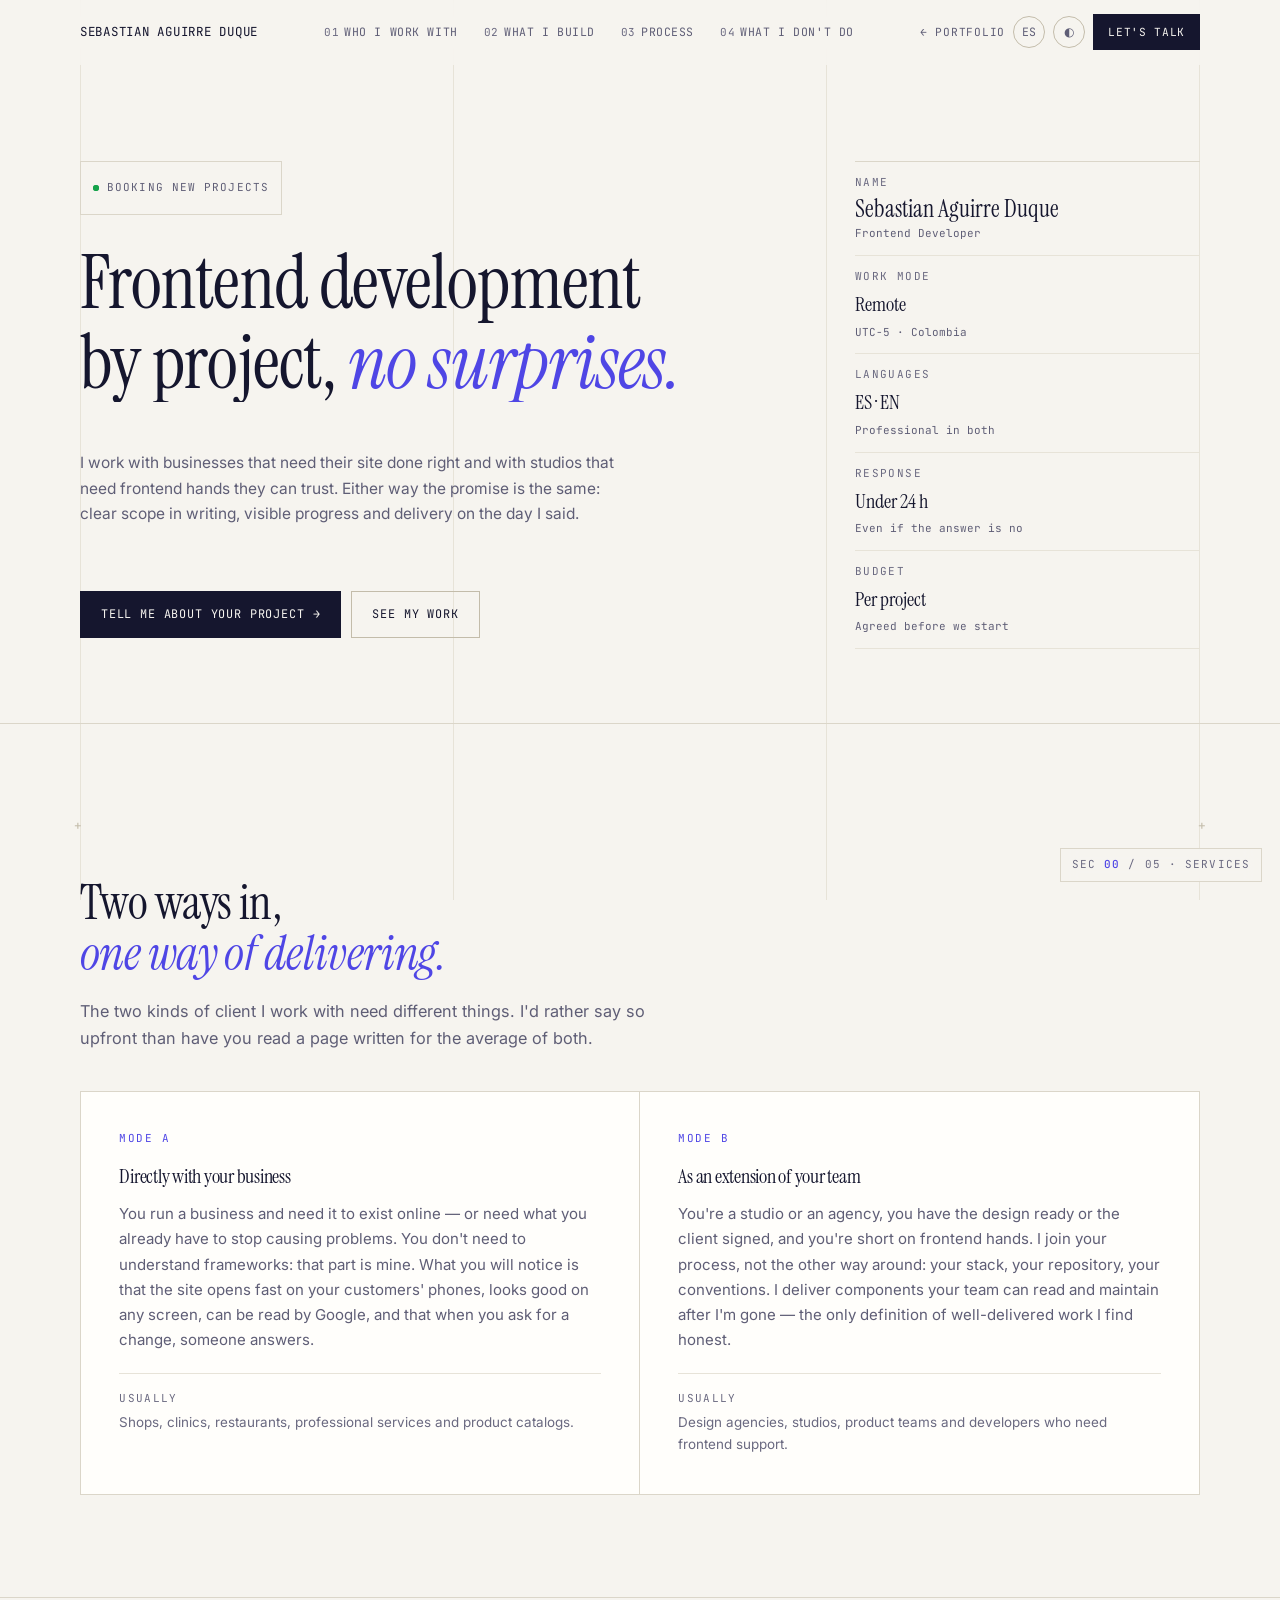
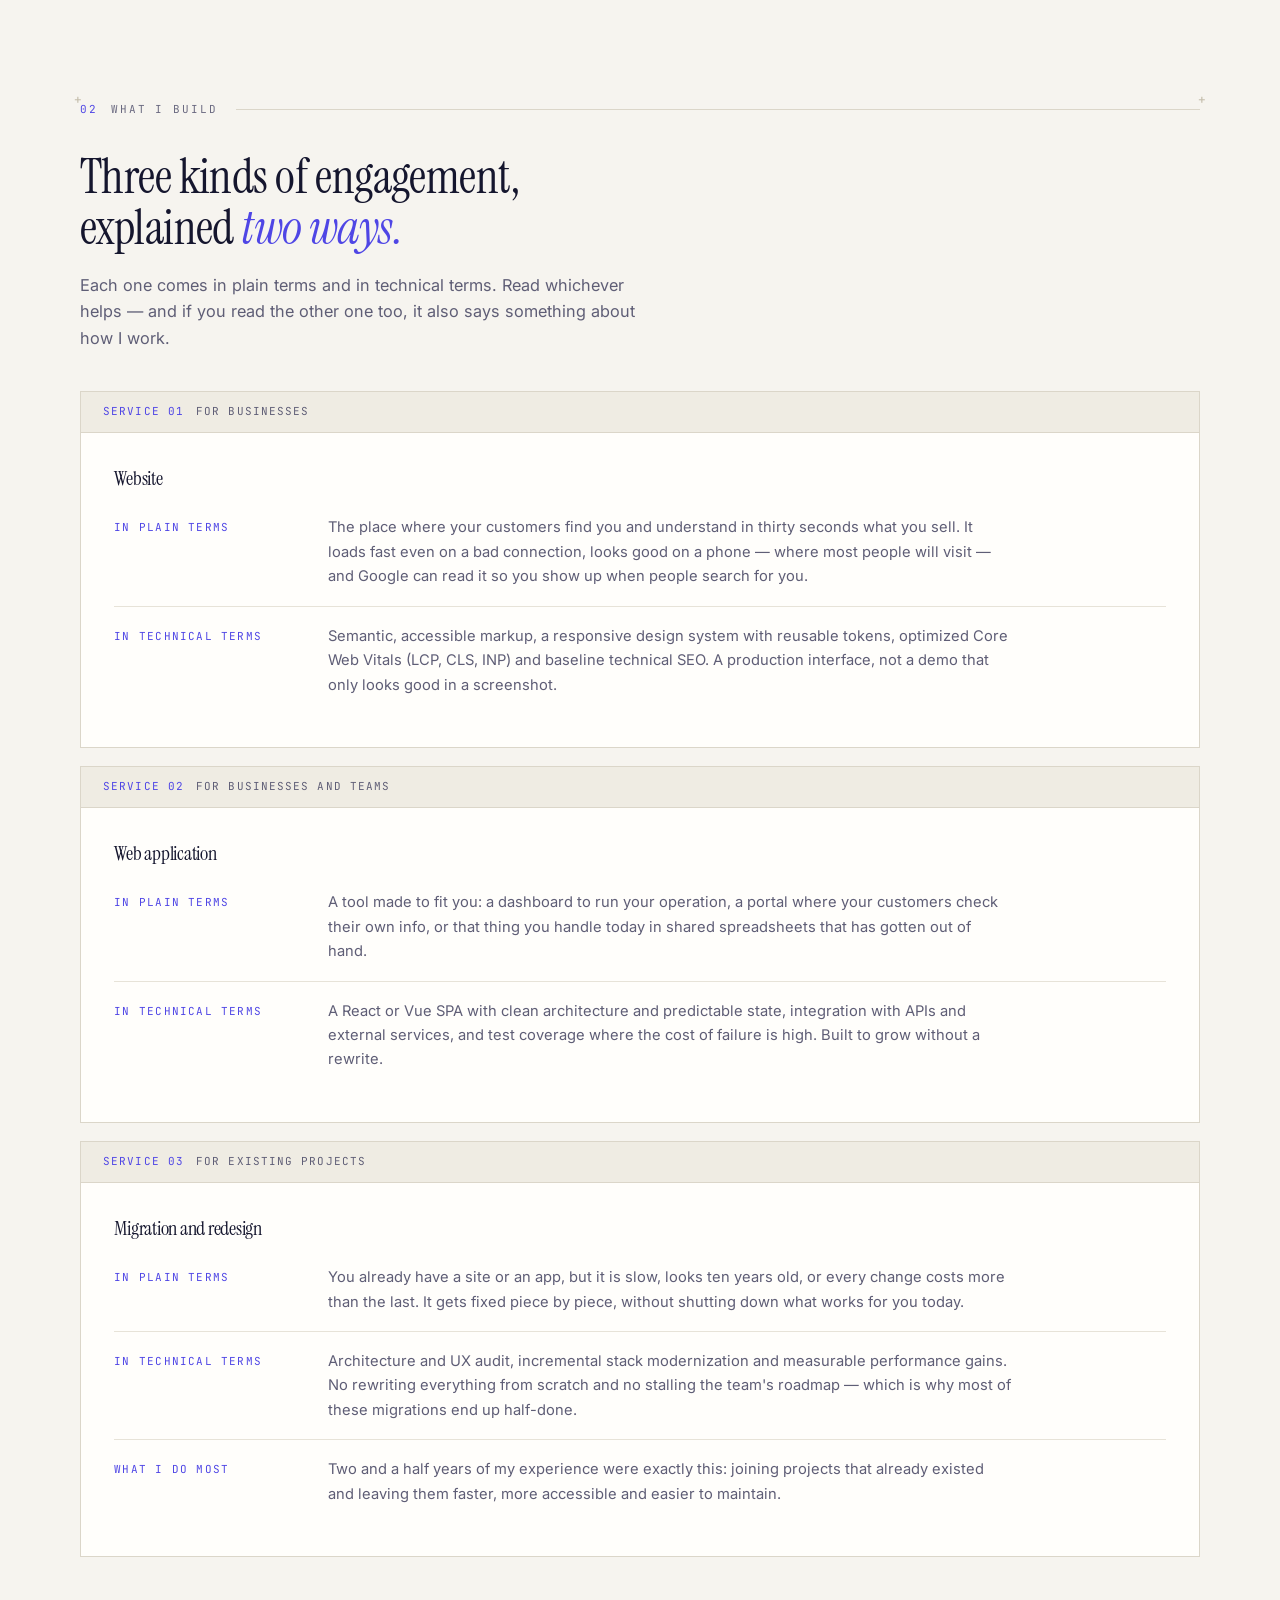
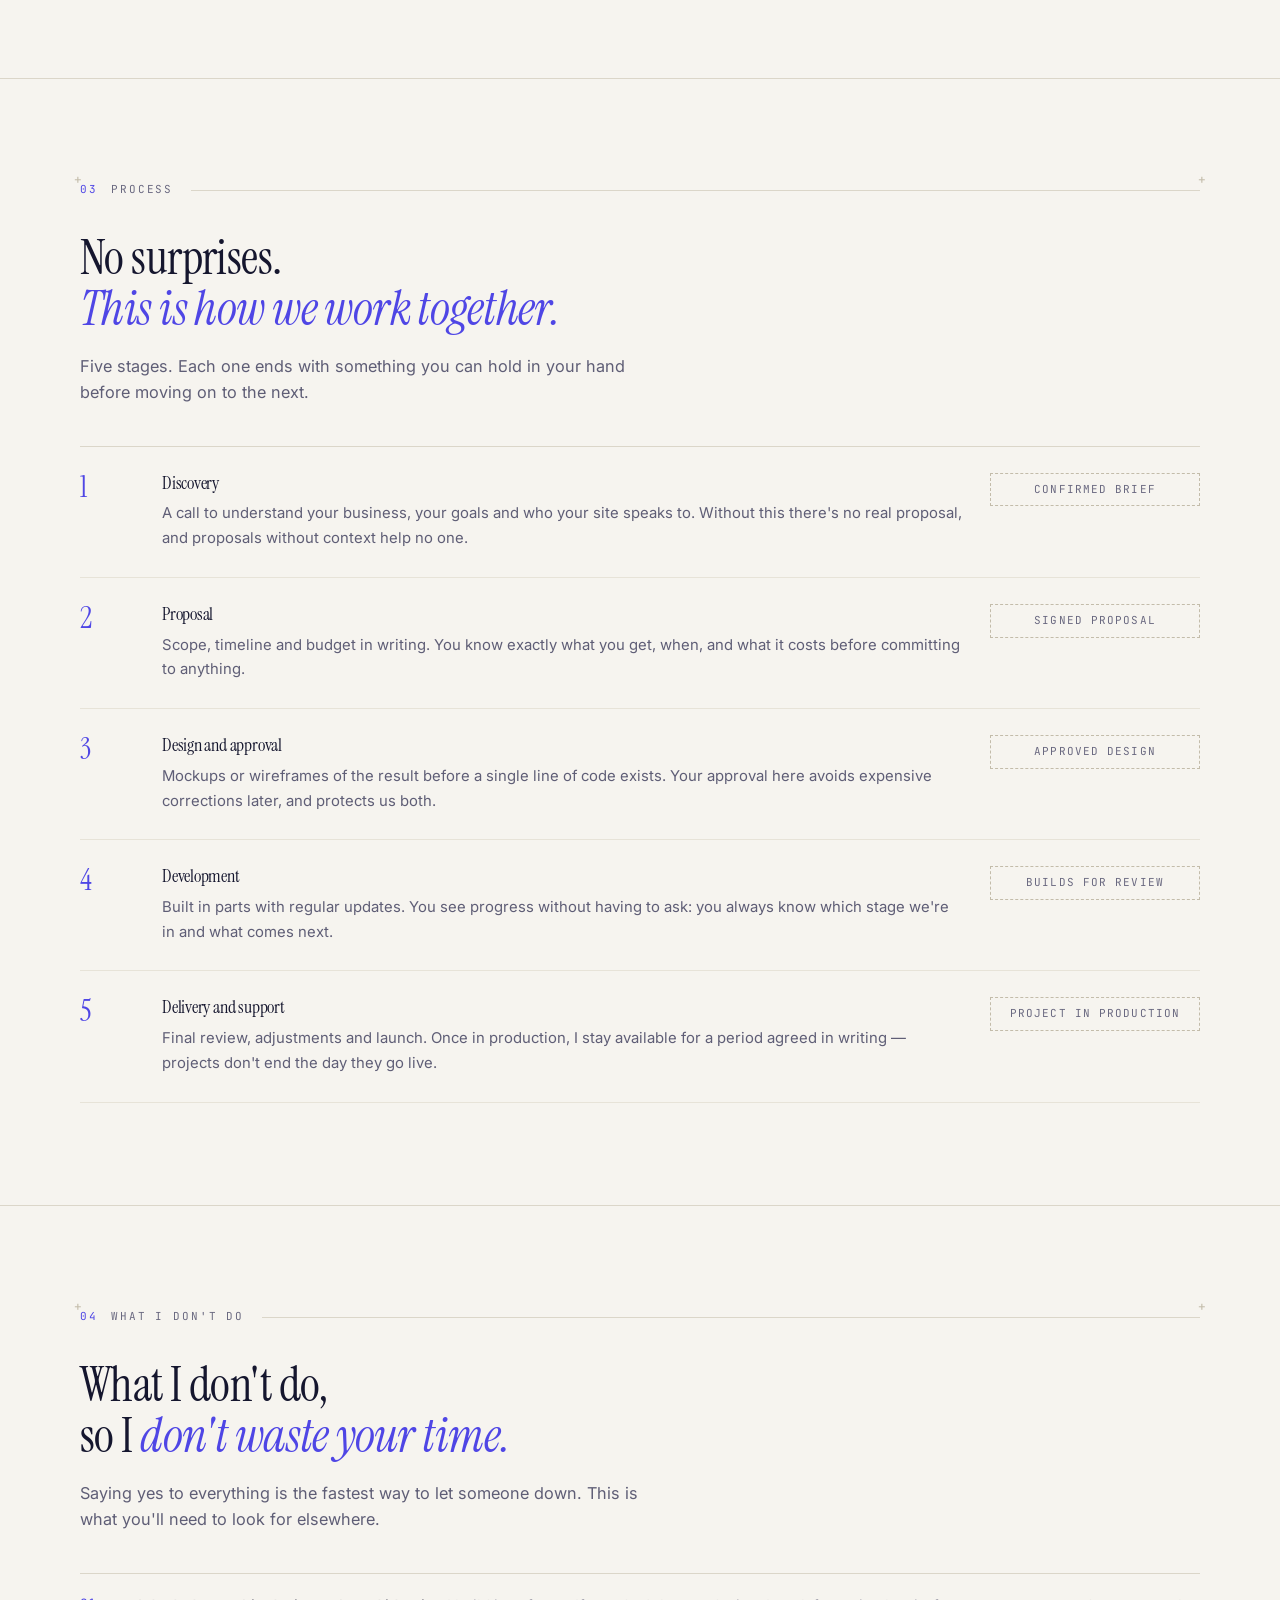
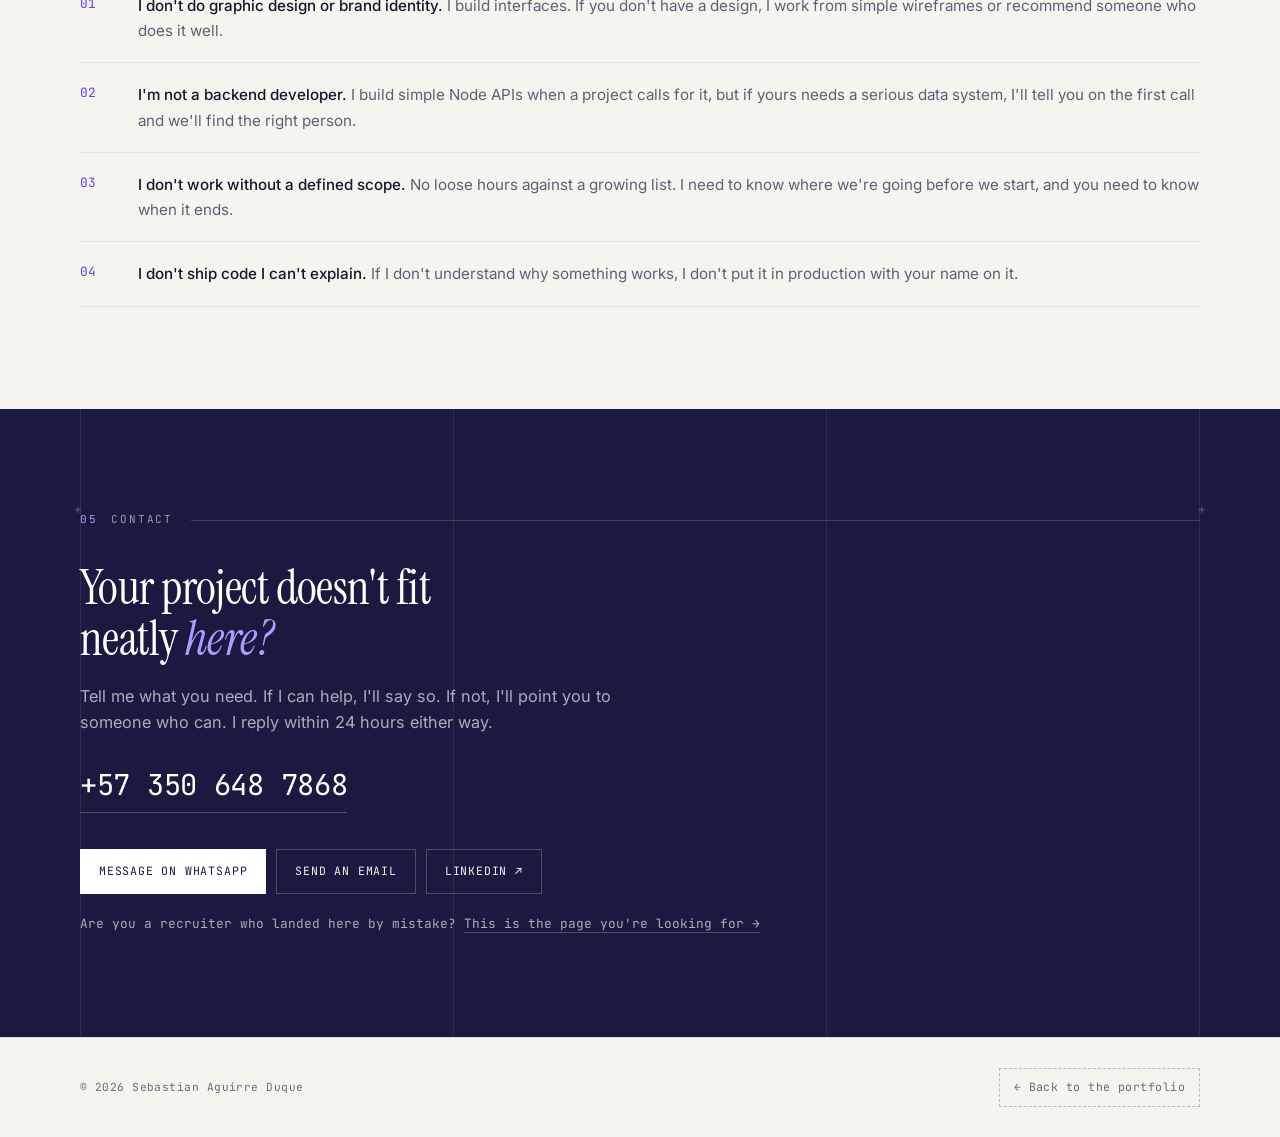
==== commit dbe267af: "style(nav): drop the "/ FE" suffix from the brand Removes the suffix from both pages' navbar and the" ====
--- a/servicios.html
+++ b/servicios.html
@@ -63,7 +63,7 @@
        ============================================================ -->
   <nav class="nav" id="nav" aria-label="Navegación principal" data-i18n-aria="common.nav_aria">
     <div class="wrap nav-in">
-      <a href="./" class="brand" aria-label="Volver al portafolio" data-i18n-aria="svc.back_aria">Sebastian Aguirre Duque <span>/ FE</span></a>
+      <a href="./" class="brand" aria-label="Volver al portafolio" data-i18n-aria="svc.back_aria">Sebastian Aguirre Duque</a>
       <div class="nav-links">
         <a href="#clients" data-n="01" data-i18n="svc.nav_clients">Con quién trabajo</a>
         <a href="#build" data-n="02" data-i18n="svc.nav_build">Qué construyo</a>
--- a/css/styles.css
+++ b/css/styles.css
@@ -130,7 +130,6 @@
 .nav-in{display:flex;align-items:center;justify-content:space-between;height:64px;gap:12px}
 /* brand may wrap to two lines on the narrowest phones (320px) so the controls never get pushed off-screen */
 .brand{font-family:var(--mono);font-size:.7rem;letter-spacing:.06em;line-height:1.35;text-transform:uppercase;min-width:0}
-.brand span{display:none;color:var(--accent)}
 .nav-links{display:none;gap:26px;font-family:var(--mono);font-size:.72rem;letter-spacing:.05em;color:var(--muted);text-transform:uppercase}
 .nav-links a{position:relative;white-space:nowrap;transition:color .2s}
 .nav-links a::before{content:attr(data-n);color:var(--faint);margin-right:5px;font-size:var(--fs-label)}
@@ -249,8 +248,9 @@
   border:1px dashed var(--line-strong);background:
     repeating-linear-gradient(135deg,transparent 0 11px,color-mix(in srgb,var(--line) 42%,transparent) 11px 12px);
 }
-/* phones: zoom into the readable top-left of a wide dashboard shot instead of shrinking all of it */
-.media--crop img{width:160%;max-width:none}
+/* show the whole shot: no height cap, framed on all four sides */
+.media.media--full{max-height:none;padding-bottom:16px}
+.media--full img{border-bottom:1px solid var(--line)}
 .media.empty .ph b{font-family:var(--mono);font-size:.7rem;letter-spacing:.13em;text-transform:uppercase;color:var(--accent);font-weight:400}
 .media.empty .ph span{font-family:var(--mono);font-size:var(--fs-label);color:var(--muted);line-height:1.8}
 
@@ -380,7 +380,6 @@
 @media(min-width:640px){
   .nav-in{gap:24px}
   .brand{font-size:.78rem;white-space:nowrap}
-  .brand span{display:inline}
   .ilinks-contact{display:none}
   .navcta{display:block}
   .back{display:inline}
@@ -401,7 +400,7 @@
   .snote{text-align:right;padding-right:14px}
 
   .media{padding:30px 30px 0;max-height:390px}
-  .media--crop img{width:100%}
+  .media.media--full{padding-bottom:30px}
   .media.empty .ph{inset:30px 30px 30px}
 
   .field{grid-template-columns:186px 1fr;gap:28px;padding:17px 0}
